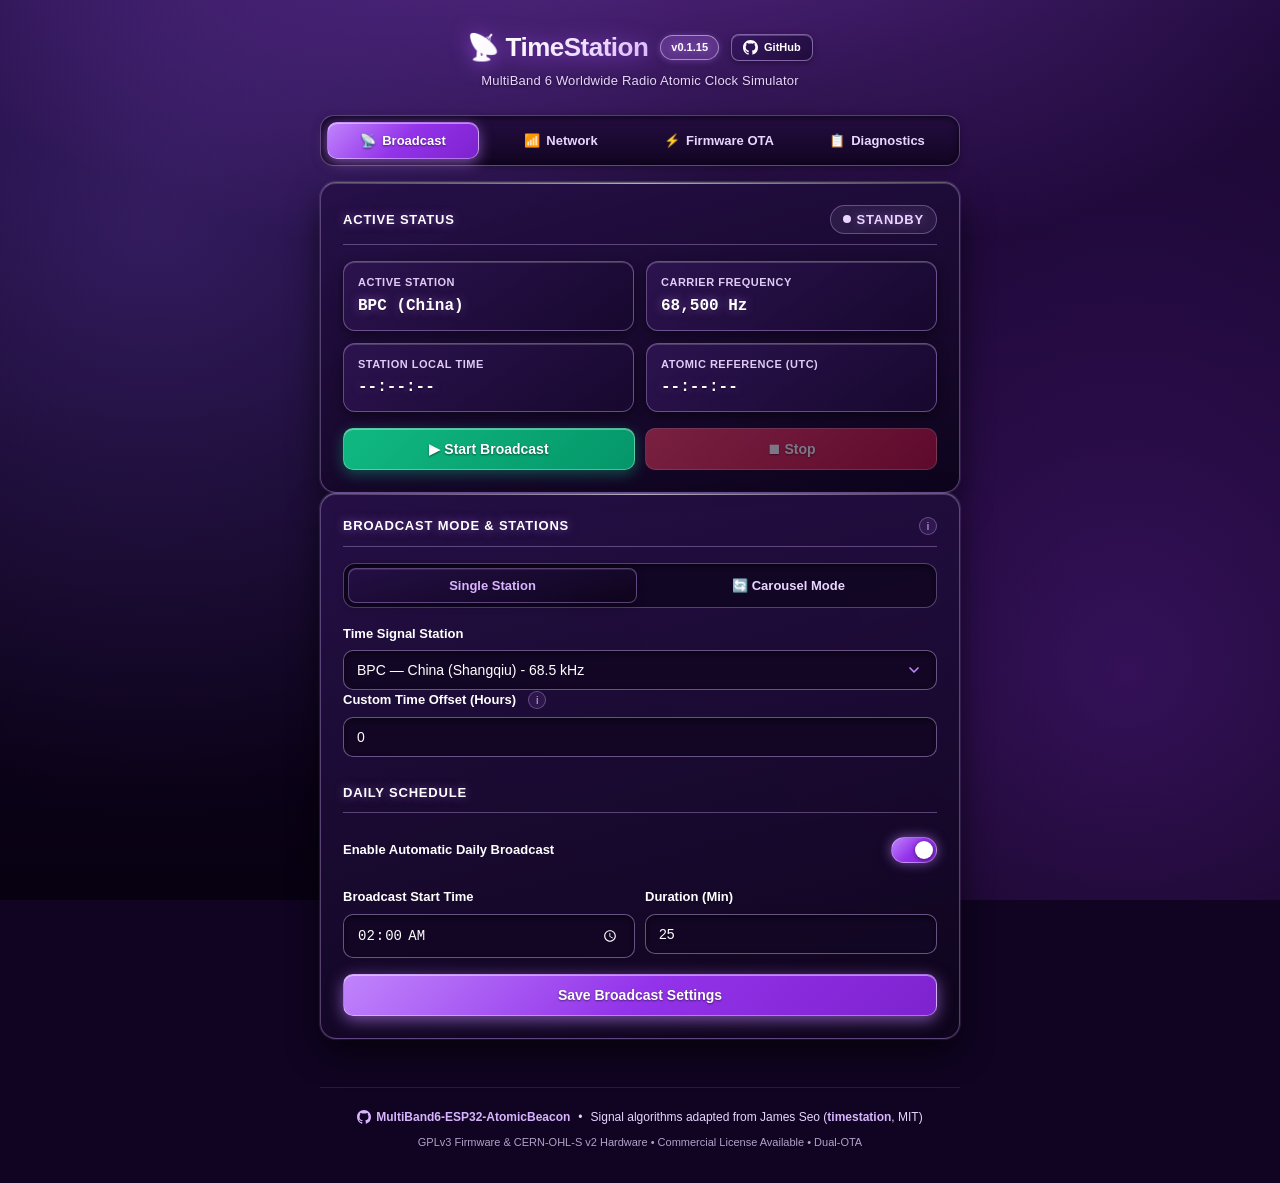
==== data/index.html @ ab077f95 "chore(release): bump firmware to v0.1.15 with thump-thump 10s Wi-Fi heartbeat" ====
<!DOCTYPE html>
<!--
  SPDX-License-Identifier: GPL-3.0-only
  Copyright (c) 2026 Robert Longbottom (@thomaslr)
  Commercial licensing available — see LICENSE for details.
-->
<html lang="en">
<head>
  <meta charset="UTF-8">
  <meta name="viewport" content="width=device-width, initial-scale=1.0">
  <title>TimeStation — ESP32 Radio Atomic Clock</title>

  <!-- Web App Manifest & Mobile PWA Meta -->
  <link rel="manifest" href="manifest.json">
  <meta name="theme-color" content="#100422">
  <meta name="color-scheme" content="dark">

  <!-- Apple iOS Safari Standalone Support -->
  <meta name="apple-mobile-web-app-capable" content="yes">
  <meta name="apple-mobile-web-app-status-bar-style" content="black-translucent">
  <meta name="apple-mobile-web-app-title" content="TimeStation">
  <link rel="apple-touch-icon" href="icon-192.png">
  <link rel="apple-touch-icon" sizes="512x512" href="icon-512.png">

  <!-- Standard Favicons -->
  <link rel="icon" type="image/svg+xml" href="favicon.svg">
  <link rel="stylesheet" href="style.css">
</head>
<body>
  <div class="container">
    <div class="header">
      <div class="header-title-row">
        <h1>📡 TimeStation</h1>
        <span class="badge" id="versionBadge">v0.1.15</span>
        <a href="https://github.com/thomaslr/MultiBand6-ESP32-AtomicBeacon" target="_blank" rel="noopener noreferrer" class="github-header-btn" title="View Project on GitHub">
          <svg width="15" height="15" viewBox="0 0 24 24" fill="currentColor">
            <path d="M12 0C5.37 0 0 5.37 0 12c0 5.31 3.435 9.795 8.205 11.385.6.105.825-.255.825-.57 0-.285-.015-1.23-.015-2.235-3.015.555-3.795-.735-4.035-1.41-.135-.345-.72-1.41-1.23-1.695-.42-.225-1.02-.78-.015-.795.945-.015 1.62.87 1.845 1.23 1.08 1.815 2.805 1.305 3.495.99.105-.78.42-1.305.765-1.605-2.67-.3-5.46-1.335-5.46-5.925 0-1.305.465-2.385 1.23-3.225-.12-.3-.54-1.53.12-3.18 0 0 1.005-.315 3.3 1.23.96-.27 1.98-.405 3-.405s2.04.135 3 .405c2.295-1.56 3.3-1.23 3.3-1.23.66 1.65.24 2.88.12 3.18.765.84 1.23 1.905 1.23 3.225 0 4.605-2.805 5.625-5.475 5.925.435.375.81 1.095.81 2.22 0 1.605-.015 2.895-.015 3.3 0 .315.225.69.825.57A12.02 12.02 0 0024 12c0-6.63-5.37-12-12-12z"/>
          </svg>
          <span>GitHub</span>
        </a>
      </div>
      <p>MultiBand 6 Worldwide Radio Atomic Clock Simulator</p>
    </div>

    <!-- Navigation Tabs -->
    <div class="tabs">
      <button class="tab-btn active" id="tabBtnBroadcast" onclick="switchTab('broadcast')">
        <span>📡</span> Broadcast
      </button>
      <button class="tab-btn" id="tabBtnNetwork" onclick="switchTab('network')">
        <span>📶</span> Network
      </button>
      <button class="tab-btn" id="tabBtnOta" onclick="switchTab('ota')">
        <span>⚡</span> Firmware OTA
      </button>
      <button class="tab-btn" id="tabBtnLogs" onclick="switchTab('logs')">
        <span>📋</span> Diagnostics
      </button>
    </div>

    <!-- TAB 1: BROADCAST CONTROL -->
    <div id="tabContentBroadcast" class="tab-content">
      <!-- Bedside Button Manual Sync Banner -->
      <div id="manualSyncBanner" class="alert success" style="display: none; margin-bottom: 16px; font-weight: 500; align-items: center; justify-content: space-between;">
        <span>⚡ <strong>Bedside Manual Sync:</strong> Broadcasting <span id="manualSyncStation"></span> for 15 minutes.</span>
      </div>

      <!-- Status Card -->
      <div class="card">
        <div class="card-title">
          <span>Active Status</span>
          <div id="statusBadge" class="status-indicator status-standby">
            <span class="status-pulse"></span>
            <span id="statusText">STANDBY</span>
          </div>
        </div>

        <div class="status-grid">
          <div class="stat-item">
            <span class="stat-label">Active Station</span>
            <span class="stat-val" id="activeStation">BPC (China)</span>
          </div>
          <div class="stat-item">
            <span class="stat-label">Carrier Frequency</span>
            <span class="stat-val" id="carrierFreq">68,500 Hz</span>
          </div>
          <div class="stat-item">
            <span class="stat-label">Station Local Time</span>
            <span class="stat-val" id="localClock">--:--:--</span>
          </div>
          <div class="stat-item">
            <span class="stat-label">Atomic Reference (UTC)</span>
            <span class="stat-val" id="utcClock">--:--:--</span>
          </div>
        </div>

        <div id="carouselProgressBox" style="display: none; background: var(--input-bg); padding: 12px; border-radius: 8px; border: 1px solid var(--border);">
          <div style="display: flex; justify-content: space-between; font-size: 13px; font-weight: 600;">
            <span id="carouselStageLabel">Stage 1/3: BPC (68.5 kHz)</span>
            <span id="carouselTimeRemain" style="color: var(--accent);">14:59 remain</span>
          </div>
          <div class="progress-bar" style="display: block; margin-top: 8px;">
            <div id="carouselProgressBar" class="progress-fill" style="width: 0%;"></div>
          </div>
        </div>

        <div class="btn-group">
          <button type="button" class="btn btn-success" id="btnTransmit" onclick="triggerTransmit()">▶ Start Broadcast</button>
          <button type="button" class="btn btn-danger" id="btnStop" onclick="triggerStop()" disabled>⏹ Stop</button>
        </div>
      </div>

      <!-- Settings & Configuration Form -->
      <form id="configForm" class="card" onsubmit="saveBroadcastConfig(event)">
        <div class="card-title">
          <span>Broadcast Mode & Stations</span>
          <button type="button" class="info-btn" onclick="showInfo('Station Modes', '<p><strong>Single Station:</strong> Broadcasts a continuous RF signal on a single frequency (e.g. 68.5 kHz for BPC). Ideal for syncing one watch.</p><p><strong>Carousel Mode:</strong> Rotates sequentially through multiple selected frequencies (e.g. BPC &rarr; WWVB &rarr; JJY60) for a configured duration each, automatically syncing a diverse multi-region watch collection in one session.</p>')">i</button>
        </div>

        <div class="mode-toggle">
          <button type="button" class="mode-btn active" id="btnModeSingle" onclick="setBroadcastMode(false)">Single Station</button>
          <button type="button" class="mode-btn" id="btnModeCarousel" onclick="setBroadcastMode(true)">🔄 Carousel Mode</button>
        </div>

        <!-- Single Station Section -->
        <div id="singleStationSection">
          <div class="form-group">
            <label for="station">Time Signal Station</label>
            <select id="station" name="station" onchange="onStationSelectChange()">
              <option value="0">BPC — China (Shangqiu) - 68.5 kHz</option>
              <option value="1">WWVB — USA (Fort Collins) - 60.0 kHz</option>
              <option value="2">MSF — UK (Anthorn) - 60.0 kHz</option>
              <option value="3">DCF77 — Germany (Mainflingen) - 77.5 kHz</option>
              <option value="4">JJY40 — Japan East (Fukushima) - 40.0 kHz</option>
              <option value="5">JJY60 — Japan West (Kyushu) - 60.0 kHz</option>
            </select>
          </div>

          <div class="form-group">
            <label for="offsetHours">
              Custom Time Offset (Hours)
              <button type="button" class="info-btn" onclick="showInfo('Timezone Offset', '<p>Manual hourly shift relative to the station\'s native time. For example, if you are in Singapore (UTC+8) syncing a Japanese watch configured to JJY (UTC+9), set offset to <strong>-1</strong> to display Singapore local time!</p>')">i</button>
            </label>
            <input type="number" id="offsetHours" name="offsetHours" min="-12" max="12" value="0">
          </div>
        </div>

        <!-- Carousel Multi-Station Section -->
        <div id="carouselSection" style="display: none;">
          <div class="form-group">
            <label>Select Stations in Rotation</label>
            <div class="station-grid">
              <label class="station-check"><input type="checkbox" id="car_bpc" value="0" checked onchange="updateCarouselCalc()"> BPC (68.5k)</label>
              <label class="station-check"><input type="checkbox" id="car_wwvb" value="1" checked onchange="updateCarouselCalc()"> WWVB (60.0k)</label>
              <label class="station-check"><input type="checkbox" id="car_msf" value="2" onchange="updateCarouselCalc()"> MSF (60.0k)</label>
              <label class="station-check"><input type="checkbox" id="car_dcf77" value="3" onchange="updateCarouselCalc()"> DCF77 (77.5k)</label>
              <label class="station-check"><input type="checkbox" id="car_jjy40" value="4" onchange="updateCarouselCalc()"> JJY40 (40.0k)</label>
              <label class="station-check"><input type="checkbox" id="car_jjy60" value="5" checked onchange="updateCarouselCalc()"> JJY60 (60.0k)</label>
            </div>
          </div>

          <div class="form-group">
            <label for="carouselDuration">Duration per Station (Minutes)</label>
            <input type="number" id="carouselDuration" name="carouselDuration" min="1" max="60" value="15" onchange="updateCarouselCalc()">
          </div>

          <div style="font-size: 13px; color: var(--text-muted); background: var(--input-bg); padding: 10px; border-radius: 8px;">
            Total Carousel Duration: <strong id="carouselTotalCalc" style="color: var(--accent);">45 minutes</strong> (3 stations &times; 15 min)
          </div>
        </div>

        <div class="card-title" style="margin-top: 10px;">Daily Schedule</div>

        <div class="switch-row">
          <label for="scheduleEnabled" style="margin: 0; cursor: pointer;">Enable Automatic Daily Broadcast</label>
          <label class="switch">
            <input type="checkbox" id="scheduleEnabled" name="scheduleEnabled" checked>
            <span class="slider"></span>
          </label>
        </div>

        <div class="input-row">
          <div class="form-group" style="flex: 1;">
            <label for="broadcastTime">Broadcast Start Time</label>
            <input type="time" id="broadcastTime" name="broadcastTime" value="02:00">
          </div>
          <div class="form-group" style="flex: 1;">
            <label for="broadcastDuration">Duration (Min)</label>
            <input type="number" id="broadcastDuration" name="broadcastDuration" min="1" max="240" value="25">
          </div>
        </div>

        <button type="submit" class="btn btn-primary" id="btnSaveBroadcast">Save Broadcast Settings</button>
        <div id="broadcastAlert" class="alert"></div>
      </form>
    </div>

    <!-- TAB 2: NETWORK & WI-FI SETTINGS -->
    <div id="tabContentNetwork" class="tab-content" style="display: none;">
      <!-- Connection Status Card -->
      <div class="card">
        <div class="card-title">
          <span>Wi-Fi Connection Status</span>
          <span class="badge badge-green" id="netStatusBadge">Connected</span>
        </div>

        <div class="status-grid">
          <div class="stat-item">
            <span class="stat-label">Connected Network</span>
            <span class="stat-val" id="netSsid">--</span>
          </div>
          <div class="stat-item">
            <span class="stat-label">Signal Quality (RSSI)</span>
            <span class="stat-val" id="netRssi">-- dBm</span>
          </div>
          <div class="stat-item">
            <span class="stat-label">IP Address</span>
            <span class="stat-val" id="netIp">--</span>
          </div>
          <div class="stat-item">
            <span class="stat-label">mDNS Hostname</span>
            <span class="stat-val" id="netMdns">timestation.local</span>
          </div>
        </div>
      </div>

      <!-- Wi-Fi Configuration Card -->
      <div class="card">
        <div class="card-title">
          <span>Join New Wi-Fi Network</span>
          <button type="button" class="btn btn-secondary" style="padding: 4px 10px; font-size: 12px;" onclick="scanWifiNetworks(this)">🔍 Scan Networks</button>
        </div>

        <div class="form-group">
          <label for="scanSelect">Nearby Wi-Fi Networks</label>
          <select id="scanSelect" onchange="onScanSelect(this.value)">
            <option value="" disabled selected>Click "Scan Networks" to discover nearby 2.4 GHz APs</option>
          </select>
        </div>

        <div class="form-group" id="manualSsidGroup">
          <label for="wifiSsid">Network SSID</label>
          <input type="text" id="wifiSsid" placeholder="Enter network SSID">
        </div>

        <div class="form-group">
          <label for="wifiPassword">Network Password</label>
          <div class="password-wrap">
            <input type="password" id="wifiPassword" placeholder="Enter password (leave blank if open)">
            <button type="button" class="toggle-pw" onclick="togglePasswordVisibility('wifiPassword', this)">Show</button>
          </div>
        </div>

        <button type="button" class="btn btn-primary" onclick="saveWifiCredentials()">Save & Connect to Wi-Fi</button>
      </div>

      <!-- Section: Wi-Fi & RF Radio Power -->
      <form class="card" onsubmit="saveWifiRadioConfig(event)">
        <div class="card-title">
          <span>📶 Wi-Fi & RF Radio Power</span>
        </div>
        <p style="font-size: 13px; color: var(--text-muted); margin-bottom: 16px; line-height: 1.45;">
          Tune Wi-Fi transmit power and radio sleep to balance chip heat, signal range, and network responsiveness. Radio updates apply immediately upon saving.
        </p>

        <div class="form-group" style="margin-bottom: 14px;">
          <label for="cfgWifiTxPower">RF Transmit Power:</label>
          <select id="cfgWifiTxPower">
            <option value="44">+11.0 dBm (Lowest Heat / Same Room, ~13mW)</option>
            <option value="52">+13.0 dBm (Low Power, ~20mW)</option>
            <option value="60">+15.0 dBm (Medium Power, ~32mW)</option>
            <option value="68">+17.0 dBm (High Power, ~50mW)</option>
            <option value="78" selected>+19.5 dBm (Maximum Reliability / Recommended, ~100mW)</option>
          </select>
          <span class="field-hint">ESP32-C3 SuperMini's miniature ceramic antenna requires +19.5 dBm for fast, zero-retransmission web UI loading.</span>
        </div>

        <div class="form-group" style="margin-bottom: 14px;">
          <label class="checkbox-label" for="cfgWifiModemSleep">
            <input type="checkbox" id="cfgWifiModemSleep">
            <span>Enable Modem Sleep (DTIM Power Saving)</span>
          </label>
          <span class="field-hint">Off (Default) keeps radio actively listening for instant web responses. On reduces idle power & chip heat.</span>
        </div>

        <div class="form-group" style="margin-bottom: 18px;">
          <label class="checkbox-label" for="cfgWifiForce20mhz">
            <input type="checkbox" id="cfgWifiForce20mhz" checked>
            <span>Lock to 20 MHz Bandwidth (HT20)</span>
          </label>
          <span class="field-hint">Halves baseband RF processing overhead to reduce heat and 2.4 GHz interference. Does not affect other devices on your network.</span>
        </div>

        <div style="display: flex; gap: 10px; align-items: center; flex-wrap: wrap;">
          <button type="submit" class="btn btn-primary">💾 Save Radio Settings</button>
          <button type="button" class="btn btn-secondary" onclick="fetchConfig()">🔄 Discard & Reload</button>
        </div>
        <div id="radioAlert" class="alert" style="margin-top: 12px;"></div>
      </form>

      <!-- Section: NTP Reference & Time Synchronization -->
      <form class="card" onsubmit="saveNtpConfig(event)">
        <div class="card-title">
          <span>🌐 Network Time Protocol (NTP)</span>
          <button type="button" class="info-btn" onclick="showInfo('NTP Server', '<p>Network Time Protocol server used by the ESP32 to discipline its internal RTC clock to atomic accuracy. Choose geographically close Stratum-1 servers.</p>')">i</button>
        </div>
        <p style="font-size: 13px; color: var(--text-muted); margin-bottom: 14px; line-height: 1.45;">
          High-accuracy time reference used to discipline the ESP32 RTC before generating MultiBand 6 carrier bursts.
        </p>

        <div class="form-group" style="margin-bottom: 14px;">
          <label for="ntpServer">NTP Time Server</label>
          <input type="text" id="ntpServer" value="pool.ntp.org" placeholder="pool.ntp.org">
          <div style="display: flex; gap: 6px; margin-top: 8px; flex-wrap: wrap;">
            <button type="button" class="btn btn-secondary" style="font-size: 11px; padding: 4px 10px;" onclick="setNtpPreset('pool.ntp.org')">pool.ntp.org</button>
            <button type="button" class="btn btn-secondary" style="font-size: 11px; padding: 4px 10px;" onclick="setNtpPreset('time.google.com')">time.google.com</button>
            <button type="button" class="btn btn-secondary" style="font-size: 11px; padding: 4px 10px;" onclick="setNtpPreset('time.cloudflare.com')">time.cloudflare.com</button>
          </div>
        </div>

        <div style="display: flex; gap: 8px; flex-wrap: wrap;">
          <button type="submit" class="btn btn-primary">💾 Save NTP Settings</button>
          <button type="button" class="btn btn-secondary" onclick="forceNtpSync()">🔄 Sync Time Now</button>
        </div>
        <div id="ntpAlert" class="alert" style="margin-top: 12px;"></div>
      </form>

      <!-- System Maintenance Card -->
      <div class="card">
        <div class="card-title">System & Provisioning Actions</div>
        <p style="font-size: 13px; color: var(--text-muted);">
          Resetting Wi-Fi clears stored network credentials from NVS flash and immediately launches the setup captive portal hotspot (<code>TimeStation-Setup-XXXX</code>) at <code>192.168.4.1</code>.
        </p>

        <div class="btn-group">
          <button type="button" class="btn btn-danger" onclick="resetWifiProvisioning()">🔄 Reset Wi-Fi (Setup Mode)</button>
          <button type="button" class="btn btn-secondary" onclick="rebootEsp32()">⚡ Reboot ESP32</button>
        </div>
      </div>
    </div>

    <!-- TAB 3: OTA FIRMWARE -->
    <div id="tabContentOta" class="tab-content" style="display: none;">
      <div class="card">
        <div class="card-title">
          <span>Firmware & Dual-OTA Status</span>
          <span class="badge" id="otaRollbackBadge">Rollback Safe</span>
        </div>

        <div class="status-grid">
          <div class="stat-item">
            <span class="stat-label">Firmware Version</span>
            <span class="stat-val" id="otaFirmwareVersion">v0.1.15</span>
          </div>
          <div class="stat-item">
            <span class="stat-label">Running Flash Slot</span>
            <span class="stat-val" id="otaRunningSlot">ota_0</span>
          </div>
          <div class="stat-item">
            <span class="stat-label">Next Target Slot</span>
            <span class="stat-val" id="otaNextSlot">ota_1</span>
          </div>
          <div class="stat-item">
            <span class="stat-label">Flash Partitioning</span>
            <span class="stat-val">Dual-OTA (1984 KB)</span>
          </div>
        </div>
      </div>

      <!-- Remote HTTPS Update -->
      <div class="card">
        <div class="card-title">Over-the-Air Update via GitHub Releases</div>
        <p style="font-size: 13px; color: var(--text-muted); margin-bottom: 14px;">
          Streams the latest compiled release binary directly from GitHub into the standby OTA partition over TLS. Checked automatically once per day.
        </p>

        <div class="form-group" style="margin-bottom: 14px;">
          <label for="otaUrl">Firmware Binary URL (.bin)</label>
          <input type="text" id="otaUrl" value="https://github.com/thomaslr/MultiBand6-ESP32-AtomicBeacon/releases/latest/download/multiband6-beacon.bin">
        </div>

        <div style="display: flex; gap: 10px; align-items: center; flex-wrap: wrap; margin-bottom: 8px;">
          <button type="button" class="btn btn-primary" id="btnOtaUrl" onclick="showOtaReportBeforeApply()">⬇ Review &amp; Apply Update</button>
          <span id="otaUpdateBadge" class="badge" style="font-size: 12px; padding: 6px 12px; display: inline-flex; align-items: center; gap: 5px;" onclick="showOtaReportBeforeApply()">Checking device...</span>
          <button type="button" class="btn btn-secondary" style="font-size: 12px; padding: 6px 12px;" onclick="triggerDeviceOtaCheck()" title="Ask ESP32 to query GitHub for latest release">🔄 Check for Updates</button>
          <a href="https://github.com/thomaslr/MultiBand6-ESP32-AtomicBeacon/releases" target="_blank" rel="noopener noreferrer" class="btn btn-secondary" style="font-size: 12px; padding: 6px 12px; text-decoration: none;">
            📦 Releases
          </a>
        </div>
        <div style="font-size: 11px; color: var(--text-muted); margin-bottom: 12px;" id="otaCheckMeta">Daily check: auto-checks after boot and daily at 00:05 midnight</div>
        <div id="otaUrlProgress" class="progress-bar">
          <div class="progress-fill" style="width: 100%; animation: pulse-ring 2s infinite;"></div>
        </div>
      </div>

      <!-- Direct Browser File Upload -->
      <div class="card">
        <div class="card-title">Direct Browser Binary Upload</div>
        <p style="font-size: 13px; color: var(--text-muted);">
          Upload a locally compiled <code>multiband6-beacon.bin</code> file directly to the ESP32.
        </p>

        <div class="form-group">
          <input type="file" id="otaFileInput" accept=".bin">
        </div>

        <button type="button" class="btn btn-secondary" id="btnOtaUpload" onclick="uploadOtaBinary()">📤 Upload & Flash Binary</button>
        <div id="otaUploadProgress" class="progress-bar">
          <div id="otaUploadFill" class="progress-fill"></div>
        </div>
      </div>

      <div id="otaAlert" class="alert"></div>
    </div>

    <!-- TAB 4: DIAGNOSTICS & SYSTEM LOGS -->
    <div id="tabContentLogs" class="tab-content" style="display: none;">
      <!-- System Telemetry Card -->
      <div class="card">
        <div class="card-title">
          <span>Hardware & Health Telemetry</span>
          <button type="button" class="btn btn-sm btn-secondary" onclick="fetchLogs()">🔄 Refresh</button>
        </div>
        <div class="status-grid">
          <div class="status-item">
            <span class="status-label">Free Heap Memory</span>
            <span class="status-value" id="diagFreeHeap">— KB</span>
          </div>
          <div class="status-item">
            <span class="status-label">Min Free Heap</span>
            <span class="status-value" id="diagMinHeap">— KB</span>
          </div>
          <div class="status-item">
            <span class="status-label">System Uptime</span>
            <span class="status-value" id="diagUptime">—</span>
          </div>
          <div class="status-item">
            <span class="status-label">Wi-Fi Signal</span>
            <span class="status-value" id="diagRssi">— dBm</span>
          </div>
          <div class="status-item">
            <span class="status-label">Bedside Sync (GPIO 3)</span>
            <span class="status-value" id="diagGpio3">—</span>
          </div>
          <div class="status-item">
            <span class="status-label">BOOT Pin (GPIO 9)</span>
            <span class="status-value" id="diagGpio9">—</span>
          </div>
        </div>
      </div>

      <!-- Live Terminal Console Card -->
      <div class="card">
        <div class="card-title">
          <span>Live System Log Console</span>
          <div style="display: flex; gap: 8px; align-items: center;">
            <label style="font-size: 0.8rem; display: flex; align-items: center; gap: 4px; cursor: pointer;">
              <input type="checkbox" id="autoScrollLogs" checked> Auto-Scroll
            </label>
            <button type="button" class="btn btn-sm btn-secondary" onclick="copyLogs()">📋 Copy</button>
            <button type="button" class="btn btn-sm btn-secondary" onclick="clearLogs()">🗑️ Clear</button>
          </div>
        </div>
        <div id="logConsole" class="terminal-console" style="background: rgba(5, 2, 12, 0.95); border: 1px solid var(--border); border-radius: 8px; padding: 12px; height: 260px; overflow-y: auto; font-family: ui-monospace, SFMono-Regular, Menlo, Monaco, Consolas, monospace; font-size: 0.82rem; line-height: 1.5; color: #a7f3d0; white-space: pre-wrap; word-break: break-all;">
[Connecting to live system diagnostics...]
        </div>
      </div>
    </div>

    <!-- Footer Attribution & Repository Link -->
    <footer class="app-footer">
      <div class="footer-links">
        <a href="https://github.com/thomaslr/MultiBand6-ESP32-AtomicBeacon" target="_blank" rel="noopener noreferrer">
          <svg width="14" height="14" viewBox="0 0 24 24" fill="currentColor">
            <path d="M12 0C5.37 0 0 5.37 0 12c0 5.31 3.435 9.795 8.205 11.385.6.105.825-.255.825-.57 0-.285-.015-1.23-.015-2.235-3.015.555-3.795-.735-4.035-1.41-.135-.345-.72-1.41-1.23-1.695-.42-.225-1.02-.78-.015-.795.945-.015 1.62.87 1.845 1.23 1.08 1.815 2.805 1.305 3.495.99.105-.78.42-1.305.765-1.605-2.67-.3-5.46-1.335-5.46-5.925 0-1.305.465-2.385 1.23-3.225-.12-.3-.54-1.53.12-3.18 0 0 1.005-.315 3.3 1.23.96-.27 1.98-.405 3-.405s2.04.135 3 .405c2.295-1.56 3.3-1.23 3.3-1.23.66 1.65.24 2.88.12 3.18.765.84 1.23 1.905 1.23 3.225 0 4.605-2.805 5.625-5.475 5.925.435.375.81 1.095.81 2.22 0 1.605-.015 2.895-.015 3.3 0 .315.225.69.825.57A12.02 12.02 0 0024 12c0-6.63-5.37-12-12-12z"/>
          </svg>
          MultiBand6-ESP32-AtomicBeacon
        </a>
        <span>•</span>
        <span>Signal algorithms adapted from James Seo (<a href="https://github.com/kangtastic/timestation" target="_blank" rel="noopener noreferrer">timestation</a>, MIT)</span>
      </div>
      <div class="footer-subtext">
        GPLv3 Firmware &amp; CERN-OHL-S v2 Hardware • Commercial License Available • Dual-OTA
      </div>
    </footer>
  </div>

  <!-- Popover Information Modal -->
  <div id="popoverBackdrop" class="popover-backdrop" onclick="hideInfo()"></div>
  <div id="globalPopover" class="popover-box" role="dialog" aria-hidden="true">
    <div class="popover-header">
      <span id="popTitle" class="popover-title">Information</span>
      <button type="button" class="popover-close" onclick="hideInfo()">&times;</button>
    </div>
    <div id="popBody" class="popover-content"></div>
  </div>

  <script>
    // Immediate inline tab switcher fallback so tabs always respond even while app.js loads over weak Wi-Fi
    function switchTab(tabName) {
      var tabs = ['broadcast', 'network', 'ota', 'logs'];
      for (var i = 0; i < tabs.length; i++) {
        var t = tabs[i];
        var cap = t.charAt(0).toUpperCase() + t.slice(1);
        var btn = document.getElementById('tabBtn' + cap);
        var content = document.getElementById('tabContent' + cap);
        if (btn) btn.classList.toggle('active', t === tabName);
        if (content) content.style.display = (t === tabName) ? 'block' : 'none';
      }
    }
  </script>
  <script src="app.js"></script>
</body>
</html>
---- data/style.css ----
/*
 * SPDX-License-Identifier: GPL-3.0-only
 * Copyright (c) 2026 Robert Longbottom (@thomaslr)
 * Commercial licensing available — see LICENSE for details.
 */

:root {
  color-scheme: dark;
  --bg: #100422;
  --bg-gradient:
    radial-gradient(ellipse 100% 70% at 50% -15%, rgba(168, 85, 247, 0.42) 0%, transparent 65%),
    radial-gradient(circle at 12% 25%, rgba(139, 92, 246, 0.26) 0%, transparent 45%),
    radial-gradient(circle at 88% 75%, rgba(147, 51, 234, 0.3) 0%, transparent 50%),
    linear-gradient(180deg, #1c0836 0%, #0f0320 50%, #080112 100%);
  --card-bg: linear-gradient(165deg, rgba(38, 16, 71, 0.94) 0%, rgba(24, 9, 46, 0.97) 60%, rgba(14, 4, 28, 0.99) 100%);
  --card-header: #2c1252;
  --border: rgba(216, 180, 254, 0.34);
  --border-strong: rgba(216, 180, 254, 0.58);
  --accent: #d8b4fe;
  --accent-hover: #ffffff;
  --accent-gradient: linear-gradient(135deg, #c084fc 0%, #9333ea 50%, #7e22ce 100%);
  --accent-gradient-hover: linear-gradient(135deg, #e9d5ff 0%, #a855f7 50%, #8b18dc 100%);
  --accent-glow: rgba(192, 132, 252, 0.6);
  --accent-bg: rgba(192, 132, 252, 0.24);
  --text: #ffffff;
  --text-muted: #e9d5ff;
  --text-dim: #c4b5fd;
  --green: #34d399;
  --green-bg: rgba(52, 211, 153, 0.22);
  --red: #fb7185;
  --red-bg: rgba(251, 113, 133, 0.22);
  --amber: #fcd34d;
  --amber-bg: rgba(252, 211, 77, 0.22);
  --input-bg: rgba(18, 7, 36, 0.95);
  --input-border: rgba(216, 180, 254, 0.44);
}

* { box-sizing: border-box; margin: 0; padding: 0; }

body {
  background: var(--bg);
  background-image: var(--bg-gradient);
  background-attachment: fixed;
  color: var(--text);
  font-family: -apple-system, BlinkMacSystemFont, "Segoe UI", Roboto, Helvetica, Arial, sans-serif;
  line-height: 1.5;
  padding: 16px;
  display: flex;
  justify-content: center;
  min-height: 100vh;
}

/* Custom Sleek Metallic Scrollbars */
::-webkit-scrollbar {
  width: 8px;
  height: 8px;
}
::-webkit-scrollbar-track {
  background: var(--bg);
}
::-webkit-scrollbar-thumb {
  background: rgba(168, 85, 247, 0.35);
  border-radius: 4px;
  border: 2px solid var(--bg);
}
::-webkit-scrollbar-thumb:hover {
  background: var(--accent);
}

.container {
  width: 100%;
  max-width: 640px;
  display: flex;
  flex-direction: column;
  gap: 16px;
}

.header {
  text-align: center;
  padding: 12px 0 8px;
}

.header-title-row {
  display: flex;
  align-items: center;
  justify-content: center;
  gap: 12px;
  flex-wrap: wrap;
}

.github-header-btn {
  display: inline-flex;
  align-items: center;
  gap: 6px;
  background: linear-gradient(145deg, #371761 0%, #200c3b 100%);
  border: 1px solid rgba(216, 180, 254, 0.5);
  color: #ffffff !important;
  padding: 4px 11px;
  border-radius: 8px;
  font-size: 11px;
  font-weight: 700;
  text-decoration: none;
  transition: all 0.2s cubic-bezier(0.4, 0, 0.2, 1);
  box-shadow: inset 0 1px 0 rgba(255, 255, 255, 0.2), 0 2px 6px rgba(0, 0, 0, 0.35);
}

.github-header-btn:hover {
  background: linear-gradient(145deg, #4d2087 0%, #2e1056 100%);
  border-color: #f3e8ff;
  color: #ffffff !important;
  transform: translateY(-1px);
  box-shadow: 0 4px 14px var(--accent-glow);
}

.header h1 {
  font-size: 26px;
  font-weight: 900;
  letter-spacing: -0.5px;
  background: linear-gradient(135deg, #ffffff 0%, #faf5ff 35%, #e9d5ff 70%, #d8b4fe 100%);
  -webkit-background-clip: text;
  -webkit-text-fill-color: transparent;
  filter: drop-shadow(0 2px 10px rgba(168, 85, 247, 0.6));
}

.header p {
  font-size: 13px;
  color: #e9d5ff;
  margin-top: 4px;
  letter-spacing: 0.2px;
  font-weight: 500;
  text-shadow: 0 1px 3px rgba(0, 0, 0, 0.6);
}

.badge {
  display: inline-block;
  padding: 3px 10px;
  border-radius: 9999px;
  font-size: 11px;
  font-weight: 700;
  background: rgba(192, 132, 252, 0.25);
  color: #ffffff;
  border: 1px solid rgba(233, 213, 255, 0.55);
  box-shadow: 0 1px 6px rgba(192, 132, 252, 0.3);
  text-shadow: 0 0 6px rgba(192, 132, 252, 0.6);
}

.badge-green {
  background: var(--green-bg);
  color: #ffffff;
  border: 1px solid var(--green);
  box-shadow: 0 1px 6px rgba(16, 185, 129, 0.3);
}

.badge-update {
  background: rgba(245, 158, 11, 0.25);
  color: #fef08a;
  border: 1px solid rgba(251, 191, 36, 0.7);
  box-shadow: 0 0 10px rgba(245, 158, 11, 0.45);
  text-shadow: 0 1px 3px rgba(0, 0, 0, 0.8);
  cursor: pointer;
}

/* Tab Navigation - Metallic Capsule Track */
.tabs {
  display: flex;
  gap: 6px;
  background: linear-gradient(180deg, #240d41 0%, #120522 100%);
  padding: 6px;
  border-radius: 14px;
  border: 1px solid var(--border);
  box-shadow: inset 0 2px 6px rgba(0, 0, 0, 0.6), 0 2px 8px rgba(0, 0, 0, 0.3);
}

.tab-btn {
  flex: 1;
  background: transparent;
  border: 1px solid transparent;
  color: #e9d5ff;
  font-size: 13px;
  font-weight: 700;
  padding: 10px 12px;
  border-radius: 10px;
  cursor: pointer;
  transition: all 0.2s cubic-bezier(0.4, 0, 0.2, 1);
  display: flex;
  align-items: center;
  justify-content: center;
  gap: 6px;
}

.tab-btn:hover {
  color: #ffffff;
  background: rgba(192, 132, 252, 0.16);
}

.tab-btn.active {
  background: var(--accent-gradient);
  color: #ffffff;
  border: 1px solid rgba(255, 255, 255, 0.35);
  box-shadow: 0 4px 14px var(--accent-glow), inset 0 1px 0 rgba(255, 255, 255, 0.45);
  text-shadow: 0 1px 2px rgba(0, 0, 0, 0.5);
}

/* Card Styling - Brushed Metallic Amethyst Alloy */
.card {
  background: var(--card-bg);
  border: 1px solid var(--border);
  border-top: 1px solid rgba(255, 255, 255, 0.35);
  border-radius: 16px;
  padding: 22px;
  box-shadow:
    0 14px 34px -4px rgba(0, 0, 0, 0.75),
    0 0 1px 1px rgba(192, 132, 252, 0.25),
    inset 0 1px 0 rgba(255, 255, 255, 0.15);
  display: flex;
  flex-direction: column;
  gap: 16px;
  position: relative;
  overflow: hidden;
  backdrop-filter: blur(8px);
  -webkit-backdrop-filter: blur(8px);
}

.card::before {
  content: "";
  position: absolute;
  top: 0; left: 0; right: 0;
  height: 1px;
  background: linear-gradient(90deg, transparent, rgba(255, 255, 255, 0.6), transparent);
}

.card p, .section-desc {
  color: #e9d5ff;
  font-size: 13px;
  line-height: 1.5;
}

.card-title {
  font-size: 13px;
  font-weight: 800;
  color: #ffffff;
  letter-spacing: 0.8px;
  text-transform: uppercase;
  border-bottom: 1px solid var(--border);
  padding-bottom: 10px;
  display: flex;
  align-items: center;
  justify-content: space-between;
  text-shadow: 0 0 10px rgba(192, 132, 252, 0.5);
}

.status-grid {
  display: grid;
  grid-template-columns: repeat(2, 1fr);
  gap: 12px;
}

.stat-item {
  display: flex;
  flex-direction: column;
  background: linear-gradient(145deg, #2c134f 0%, #17082e 100%);
  padding: 12px 14px;
  border-radius: 12px;
  border: 1px solid rgba(216, 180, 254, 0.38);
  box-shadow: inset 0 1px 0 rgba(255, 255, 255, 0.18), 0 4px 12px rgba(0, 0, 0, 0.45);
}

.stat-label {
  font-size: 11px;
  color: #e9d5ff;
  font-weight: 700;
  text-transform: uppercase;
  letter-spacing: 0.5px;
  opacity: 0.95;
}

.stat-val {
  font-size: 16px;
  font-weight: 800;
  color: #ffffff;
  font-family: ui-monospace, SFMono-Regular, Menlo, Monaco, Consolas, monospace;
  margin-top: 3px;
  text-shadow: 0 0 10px rgba(192, 132, 252, 0.5), 0 1px 2px rgba(0, 0, 0, 0.6);
  word-break: break-all;
}

.status-indicator {
  display: inline-flex;
  align-items: center;
  gap: 6px;
  font-size: 13px;
  font-weight: 600;
  padding: 4px 12px;
  border-radius: 9999px;
  width: fit-content;
}

.status-pulse {
  width: 8px;
  height: 8px;
  border-radius: 50%;
  animation: pulse-ring 1.8s cubic-bezier(0.215, 0.61, 0.355, 1) infinite;
}

.status-live {
  background: var(--green-bg);
  color: var(--green);
  border: 1px solid var(--green);
  box-shadow: 0 0 10px rgba(16, 185, 129, 0.3);
}
.status-live .status-pulse {
  background: var(--green);
  box-shadow: 0 0 8px var(--green);
}

.status-standby {
  background: rgba(180, 162, 216, 0.1);
  color: var(--text-muted);
  border: 1px solid var(--border);
}
.status-standby .status-pulse {
  background: var(--text-muted);
  animation: none;
}

@keyframes pulse-ring {
  0% { transform: scale(0.95); box-shadow: 0 0 0 0 rgba(192, 132, 252, 0.8); }
  70% { transform: scale(1.1); box-shadow: 0 0 0 8px rgba(192, 132, 252, 0); }
  100% { transform: scale(0.95); box-shadow: 0 0 0 0 rgba(192, 132, 252, 0); }
}

/* Forms & Inputs - Metallic Inset Look */
.form-group {
  display: flex;
  flex-direction: column;
  gap: 7px;
}

label {
  font-size: 13px;
  font-weight: 600;
  color: var(--text);
  display: flex;
  align-items: center;
  gap: 6px;
}

input[type="text"], input[type="password"], input[type="number"], input[type="time"] {
  background: var(--input-bg);
  border: 1px solid var(--input-border);
  color: var(--text);
  padding: 11px 13px;
  border-radius: 10px;
  font-size: 14px;
  width: 100%;
  outline: none;
  box-shadow: inset 0 2px 4px rgba(0, 0, 0, 0.5);
  transition: border-color 0.2s, box-shadow 0.2s;
}

select {
  appearance: none;
  -webkit-appearance: none;
  -moz-appearance: none;
  background: var(--input-bg);
  background-image: url("data:image/svg+xml,%3Csvg xmlns='http://www.w3.org/2000/svg' width='16' height='16' viewBox='0 0 24 24' fill='none' stroke='%23c084fc' stroke-width='2.5' stroke-linecap='round' stroke-linejoin='round'%3E%3Cpath d='m6 9 6 6 6-6'/%3E%3C/svg%3E");
  background-repeat: no-repeat;
  background-position: right 14px center;
  background-size: 16px;
  padding: 11px 42px 11px 13px;
  border: 1px solid var(--input-border);
  border-radius: 10px;
  color: var(--text);
  font-size: 14px;
  font-weight: 500;
  width: 100%;
  max-width: 100%;
  outline: none;
  box-shadow: inset 0 2px 4px rgba(0, 0, 0, 0.5);
  transition: border-color 0.2s, box-shadow 0.2s;
  cursor: pointer;
  text-overflow: ellipsis;
  white-space: nowrap;
}

select option {
  background: #1c122e;
  color: #f5f3ff;
  padding: 10px 12px;
}

select:focus, input:focus {
  border-color: var(--accent);
  box-shadow: 0 0 0 3px rgba(192, 132, 252, 0.25), inset 0 1px 3px rgba(0, 0, 0, 0.4);
}

.checkbox-label {
  display: flex;
  align-items: center;
  gap: 10px;
  cursor: pointer;
  font-size: 14px;
  font-weight: 600;
  color: var(--text);
  user-select: none;
  margin-top: 6px;
}

.checkbox-label input[type="checkbox"] {
  width: 18px;
  height: 18px;
  accent-color: var(--accent);
  cursor: pointer;
  margin: 0;
  border-radius: 5px;
}

.field-hint {
  display: block;
  font-size: 12px;
  color: var(--text-muted);
  line-height: 1.45;
  margin-top: 5px;
}

.input-row {
  display: flex;
  gap: 10px;
}

.password-wrap {
  position: relative;
  display: flex;
  align-items: center;
}

.password-wrap input {
  padding-right: 60px;
}

.toggle-pw {
  position: absolute;
  right: 8px;
  background: transparent;
  border: none;
  color: var(--text-muted);
  font-size: 12px;
  font-weight: 600;
  padding: 4px 8px;
  cursor: pointer;
  border-radius: 4px;
  transition: color 0.2s;
}
.toggle-pw:hover {
  color: var(--accent);
}

/* Buttons - Metallic Sheen with Bevels */
.btn {
  display: inline-flex;
  align-items: center;
  justify-content: center;
  gap: 7px;
  padding: 12px 18px;
  font-size: 14px;
  font-weight: 600;
  border-radius: 10px;
  border: 1px solid transparent;
  cursor: pointer;
  transition: all 0.2s cubic-bezier(0.4, 0, 0.2, 1);
  text-decoration: none;
  user-select: none;
}

.btn-primary {
  background: var(--accent-gradient);
  color: #ffffff !important;
  border: 1px solid rgba(255, 255, 255, 0.35);
  box-shadow: 0 4px 16px var(--accent-glow), inset 0 1px 0 rgba(255, 255, 255, 0.45);
  text-shadow: 0 1px 2px rgba(0, 0, 0, 0.5);
}
.btn-primary:hover:not(:disabled) {
  background: var(--accent-gradient-hover);
  box-shadow: 0 6px 22px rgba(192, 132, 252, 0.75), inset 0 1px 0 rgba(255, 255, 255, 0.6);
  transform: translateY(-1px);
  color: #ffffff !important;
}
.btn-primary:active:not(:disabled) {
  transform: translateY(0);
  box-shadow: 0 2px 8px var(--accent-glow);
}

.btn-success {
  background: linear-gradient(135deg, #10b981 0%, #059669 100%);
  color: #ffffff !important;
  border: 1px solid rgba(255, 255, 255, 0.3);
  box-shadow: 0 4px 14px rgba(16, 185, 129, 0.4), inset 0 1px 0 rgba(255, 255, 255, 0.35);
  text-shadow: 0 1px 2px rgba(0, 0, 0, 0.5);
}
.btn-success:hover:not(:disabled) {
  background: linear-gradient(135deg, #34d399 0%, #059669 100%);
  box-shadow: 0 6px 18px rgba(16, 185, 129, 0.55);
  transform: translateY(-1px);
  color: #ffffff !important;
}

.btn-danger {
  background: linear-gradient(135deg, #f43f5e 0%, #be123c 100%);
  color: #ffffff !important;
  border: 1px solid rgba(255, 255, 255, 0.3);
  box-shadow: 0 4px 14px rgba(244, 63, 94, 0.4), inset 0 1px 0 rgba(255, 255, 255, 0.35);
  text-shadow: 0 1px 2px rgba(0, 0, 0, 0.5);
}
.btn-danger:hover:not(:disabled) {
  background: linear-gradient(135deg, #fb7185 0%, #be123c 100%);
  box-shadow: 0 6px 18px rgba(244, 63, 94, 0.55);
  transform: translateY(-1px);
  color: #ffffff !important;
}

.btn-secondary {
  background: linear-gradient(145deg, #371761 0%, #200c3b 100%);
  border: 1px solid rgba(216, 180, 254, 0.5);
  color: #ffffff !important;
  font-weight: 700;
  text-shadow: 0 1px 2px rgba(0, 0, 0, 0.5);
  box-shadow: inset 0 1px 0 rgba(255, 255, 255, 0.25), 0 3px 10px rgba(0, 0, 0, 0.4);
}
.btn-secondary:hover:not(:disabled) {
  background: linear-gradient(145deg, #4d2087 0%, #2e1056 100%);
  border-color: #f3e8ff;
  color: #ffffff !important;
  box-shadow: 0 0 16px rgba(192, 132, 252, 0.45), inset 0 1px 0 rgba(255, 255, 255, 0.4);
  transform: translateY(-1px);
}

.btn:disabled {
  opacity: 0.45;
  cursor: not-allowed;
  transform: none !important;
  box-shadow: none !important;
}

.btn-group {
  display: flex;
  gap: 10px;
}
.btn-group .btn { flex: 1; }

/* Switch / Toggles */
.switch-row {
  display: flex;
  align-items: center;
  justify-content: space-between;
  padding: 8px 0;
}

.switch {
  position: relative;
  display: inline-block;
  width: 46px;
  height: 26px;
}

.switch input {
  opacity: 0;
  width: 0;
  height: 0;
}

.slider {
  position: absolute;
  cursor: pointer;
  top: 0; left: 0; right: 0; bottom: 0;
  background-color: rgba(30, 18, 48, 0.9);
  border: 1px solid var(--border);
  transition: .3s cubic-bezier(0.4, 0, 0.2, 1);
  border-radius: 26px;
  box-shadow: inset 0 2px 4px rgba(0, 0, 0, 0.5);
}

.slider:before {
  position: absolute;
  content: "";
  height: 18px;
  width: 18px;
  left: 3px;
  bottom: 3px;
  background: linear-gradient(180deg, #ffffff 0%, #d8b4fe 100%);
  transition: .3s cubic-bezier(0.4, 0, 0.2, 1);
  border-radius: 50%;
  box-shadow: 0 1px 4px rgba(0, 0, 0, 0.5);
}

input:checked + .slider {
  background: var(--accent-gradient);
  border-color: rgba(255, 255, 255, 0.3);
  box-shadow: 0 0 12px var(--accent-glow);
}

input:checked + .slider:before {
  transform: translateX(20px);
  background: #ffffff;
}

/* Radio Cards (Single vs Carousel) */
.mode-toggle {
  display: flex;
  gap: 8px;
  background: var(--input-bg);
  padding: 4px;
  border-radius: 12px;
  border: 1px solid var(--border);
  box-shadow: inset 0 2px 4px rgba(0, 0, 0, 0.5);
}

.mode-btn {
  flex: 1;
  padding: 9px 12px;
  font-size: 13px;
  font-weight: 600;
  background: transparent;
  border: none;
  color: var(--text-muted);
  border-radius: 8px;
  cursor: pointer;
  transition: all 0.2s cubic-bezier(0.4, 0, 0.2, 1);
}

.mode-btn.active {
  background: var(--card-bg);
  color: var(--accent);
  border: 1px solid var(--border);
  box-shadow: 0 2px 8px rgba(0, 0, 0, 0.4), inset 0 1px 0 rgba(255, 255, 255, 0.1);
}

/* Carousel Station Checkbox Grid */
.station-grid {
  display: grid;
  grid-template-columns: repeat(2, 1fr);
  gap: 9px;
}

.station-check {
  display: flex;
  align-items: center;
  gap: 8px;
  background: linear-gradient(145deg, #150d24, #0b0714);
  padding: 10px 14px;
  border-radius: 10px;
  border: 1px solid var(--border);
  font-size: 13px;
  cursor: pointer;
  transition: all 0.2s;
  box-shadow: inset 0 1px 0 rgba(255, 255, 255, 0.05);
}
.station-check:hover {
  border-color: var(--accent);
  box-shadow: 0 0 8px rgba(192, 132, 252, 0.2);
}

.station-check input {
  accent-color: var(--accent);
  width: 16px;
  height: 16px;
}

/* Info Icon */
.info-btn {
  background: rgba(192, 132, 252, 0.1);
  border: 1px solid var(--border);
  color: var(--accent);
  width: 18px;
  height: 18px;
  border-radius: 50%;
  font-size: 11px;
  display: inline-flex;
  align-items: center;
  justify-content: center;
  cursor: pointer;
  margin-left: 6px;
  transition: all 0.2s;
}
.info-btn:hover {
  background: var(--accent);
  color: #ffffff;
  box-shadow: 0 0 8px var(--accent-glow);
}

/* Alert Box */
.alert {
  padding: 12px 16px;
  border-radius: 10px;
  font-size: 13px;
  display: none;
}
.alert.success {
  background: var(--green-bg);
  color: var(--green);
  border: 1px solid var(--green);
  box-shadow: 0 2px 10px rgba(16, 185, 129, 0.2);
  display: block;
}
.alert.error {
  background: var(--red-bg);
  color: var(--red);
  border: 1px solid var(--red);
  box-shadow: 0 2px 10px rgba(244, 63, 94, 0.2);
  display: block;
}

/* Popover Modal - Metallic Amethyst Dialog */
.popover-box {
  display: none;
  position: fixed;
  top: 50%;
  left: 50%;
  transform: translate(-50%, -50%);
  width: 90%;
  max-width: 440px;
  background: linear-gradient(160deg, #201435 0%, #130a22 100%);
  border: 1px solid var(--accent);
  border-top: 1px solid rgba(255, 255, 255, 0.4);
  border-radius: 18px;
  padding: 24px;
  box-shadow: 0 24px 50px rgba(0, 0, 0, 0.75), 0 0 24px rgba(192, 132, 252, 0.35);
  z-index: 1000;
}

.popover-header {
  display: flex;
  justify-content: space-between;
  align-items: center;
  border-bottom: 1px solid var(--border);
  padding-bottom: 12px;
  margin-bottom: 14px;
}

.popover-title {
  font-size: 16px;
  font-weight: 700;
  color: var(--text);
  text-shadow: 0 1px 4px rgba(0, 0, 0, 0.5);
}

.popover-close {
  background: none;
  border: none;
  font-size: 22px;
  color: var(--text-muted);
  cursor: pointer;
  transition: color 0.2s;
}
.popover-close:hover {
  color: var(--accent);
}

.popover-content {
  font-size: 13px;
  color: var(--text);
  line-height: 1.6;
}

.popover-backdrop {
  display: none;
  position: fixed;
  top: 0; left: 0; right: 0; bottom: 0;
  background: rgba(4, 2, 8, 0.82);
  backdrop-filter: blur(4px);
  -webkit-backdrop-filter: blur(4px);
  z-index: 999;
}

/* Progress bar for OTA */
.progress-bar {
  width: 100%;
  height: 8px;
  background: var(--input-bg);
  border-radius: 4px;
  overflow: hidden;
  border: 1px solid var(--border);
  margin-top: 8px;
  display: none;
}
.progress-fill {
  height: 100%;
  background: var(--accent-gradient);
  box-shadow: 0 0 8px var(--accent-glow);
  width: 0%;
  transition: width 0.3s;
}

/* App Footer */
.app-footer {
  text-align: center;
  margin: 32px 0 16px;
  padding-top: 20px;
  border-top: 1px solid rgba(192, 132, 252, 0.15);
  display: flex;
  flex-direction: column;
  gap: 8px;
  align-items: center;
}

.footer-links {
  display: flex;
  align-items: center;
  justify-content: center;
  gap: 8px;
  flex-wrap: wrap;
  font-size: 12px;
  color: var(--text-muted);
}

.footer-links a {
  display: inline-flex;
  align-items: center;
  gap: 5px;
  color: var(--accent);
  text-decoration: none;
  font-weight: 600;
  transition: color 0.2s;
}

.footer-links a:hover {
  color: var(--accent-hover);
  text-decoration: underline;
}

.footer-subtext {
  font-size: 11px;
  color: var(--text-muted);
  opacity: 0.75;
}
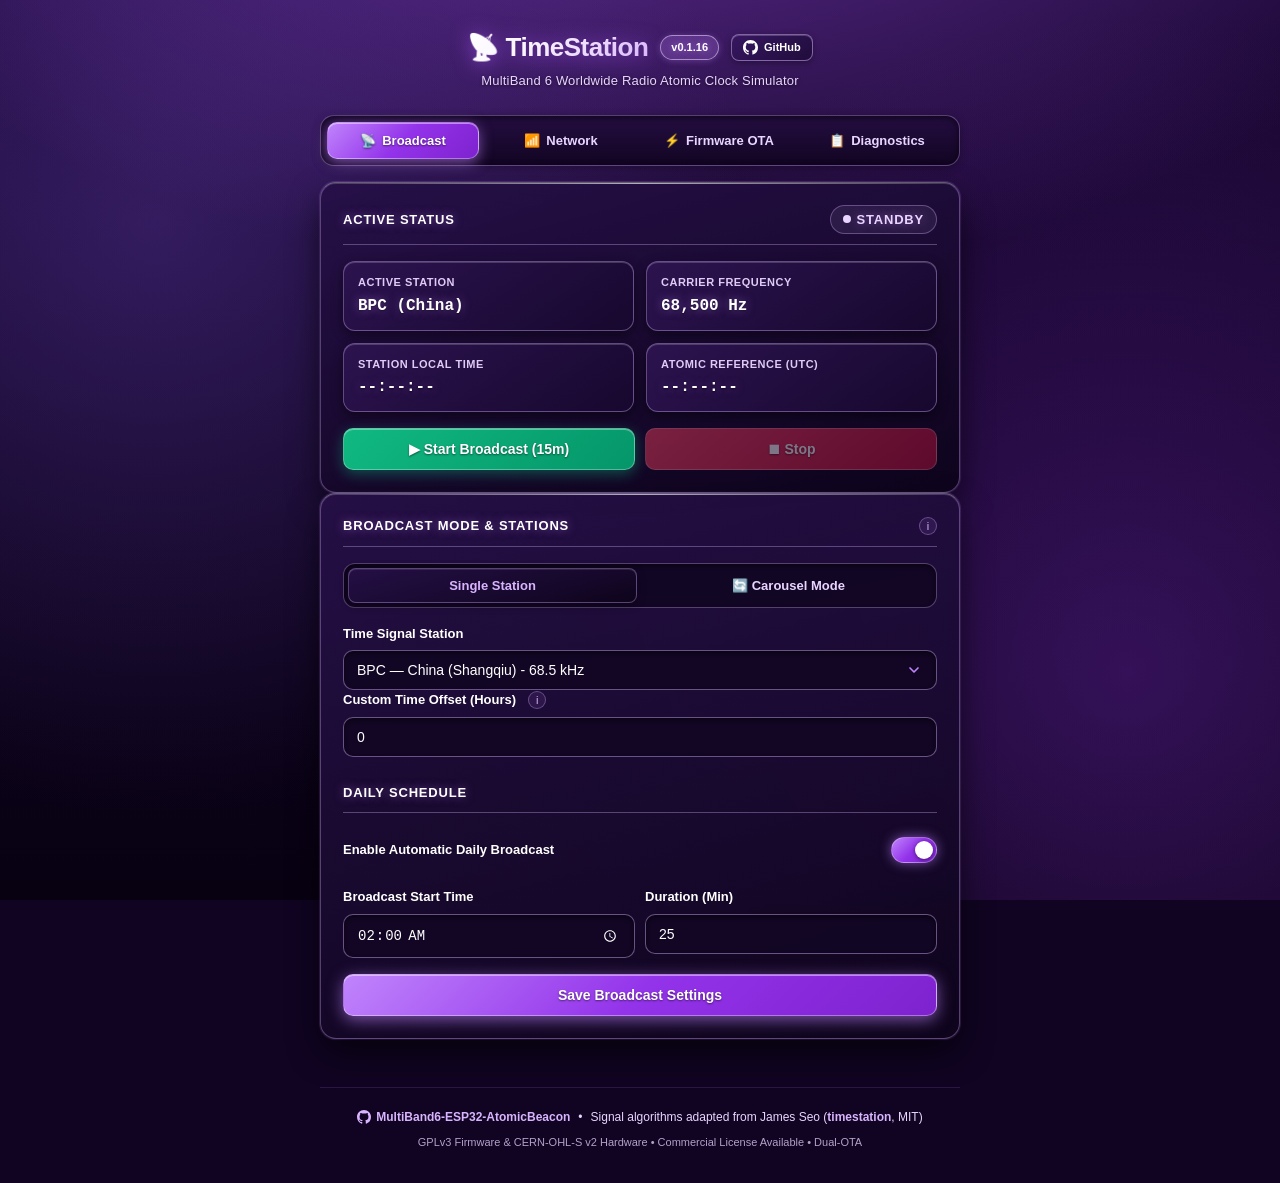
==== commit fcf689a0: "chore: bump firmware to v0.1.16 (15m manual web broadcast)" ====
--- a/data/index.html
+++ b/data/index.html
@@ -31,7 +31,7 @@
     <div class="header">
       <div class="header-title-row">
         <h1>📡 TimeStation</h1>
-        <span class="badge" id="versionBadge">v0.1.15</span>
+        <span class="badge" id="versionBadge">v0.1.16</span>
         <a href="https://github.com/thomaslr/MultiBand6-ESP32-AtomicBeacon" target="_blank" rel="noopener noreferrer" class="github-header-btn" title="View Project on GitHub">
           <svg width="15" height="15" viewBox="0 0 24 24" fill="currentColor">
             <path d="M12 0C5.37 0 0 5.37 0 12c0 5.31 3.435 9.795 8.205 11.385.6.105.825-.255.825-.57 0-.285-.015-1.23-.015-2.235-3.015.555-3.795-.735-4.035-1.41-.135-.345-.72-1.41-1.23-1.695-.42-.225-1.02-.78-.015-.795.945-.015 1.62.87 1.845 1.23 1.08 1.815 2.805 1.305 3.495.99.105-.78.42-1.305.765-1.605-2.67-.3-5.46-1.335-5.46-5.925 0-1.305.465-2.385 1.23-3.225-.12-.3-.54-1.53.12-3.18 0 0 1.005-.315 3.3 1.23.96-.27 1.98-.405 3-.405s2.04.135 3 .405c2.295-1.56 3.3-1.23 3.3-1.23.66 1.65.24 2.88.12 3.18.765.84 1.23 1.905 1.23 3.225 0 4.605-2.805 5.625-5.475 5.925.435.375.81 1.095.81 2.22 0 1.605-.015 2.895-.015 3.3 0 .315.225.69.825.57A12.02 12.02 0 0024 12c0-6.63-5.37-12-12-12z"/>
@@ -105,7 +105,7 @@
         </div>
 
         <div class="btn-group">
-          <button type="button" class="btn btn-success" id="btnTransmit" onclick="triggerTransmit()">▶ Start Broadcast</button>
+          <button type="button" class="btn btn-success" id="btnTransmit" onclick="triggerTransmit()">▶ Start Broadcast (15m)</button>
           <button type="button" class="btn btn-danger" id="btnStop" onclick="triggerStop()" disabled>⏹ Stop</button>
         </div>
       </div>
@@ -350,7 +350,7 @@
         <div class="status-grid">
           <div class="stat-item">
             <span class="stat-label">Firmware Version</span>
-            <span class="stat-val" id="otaFirmwareVersion">v0.1.15</span>
+            <span class="stat-val" id="otaFirmwareVersion">v0.1.16</span>
           </div>
           <div class="stat-item">
             <span class="stat-label">Running Flash Slot</span>
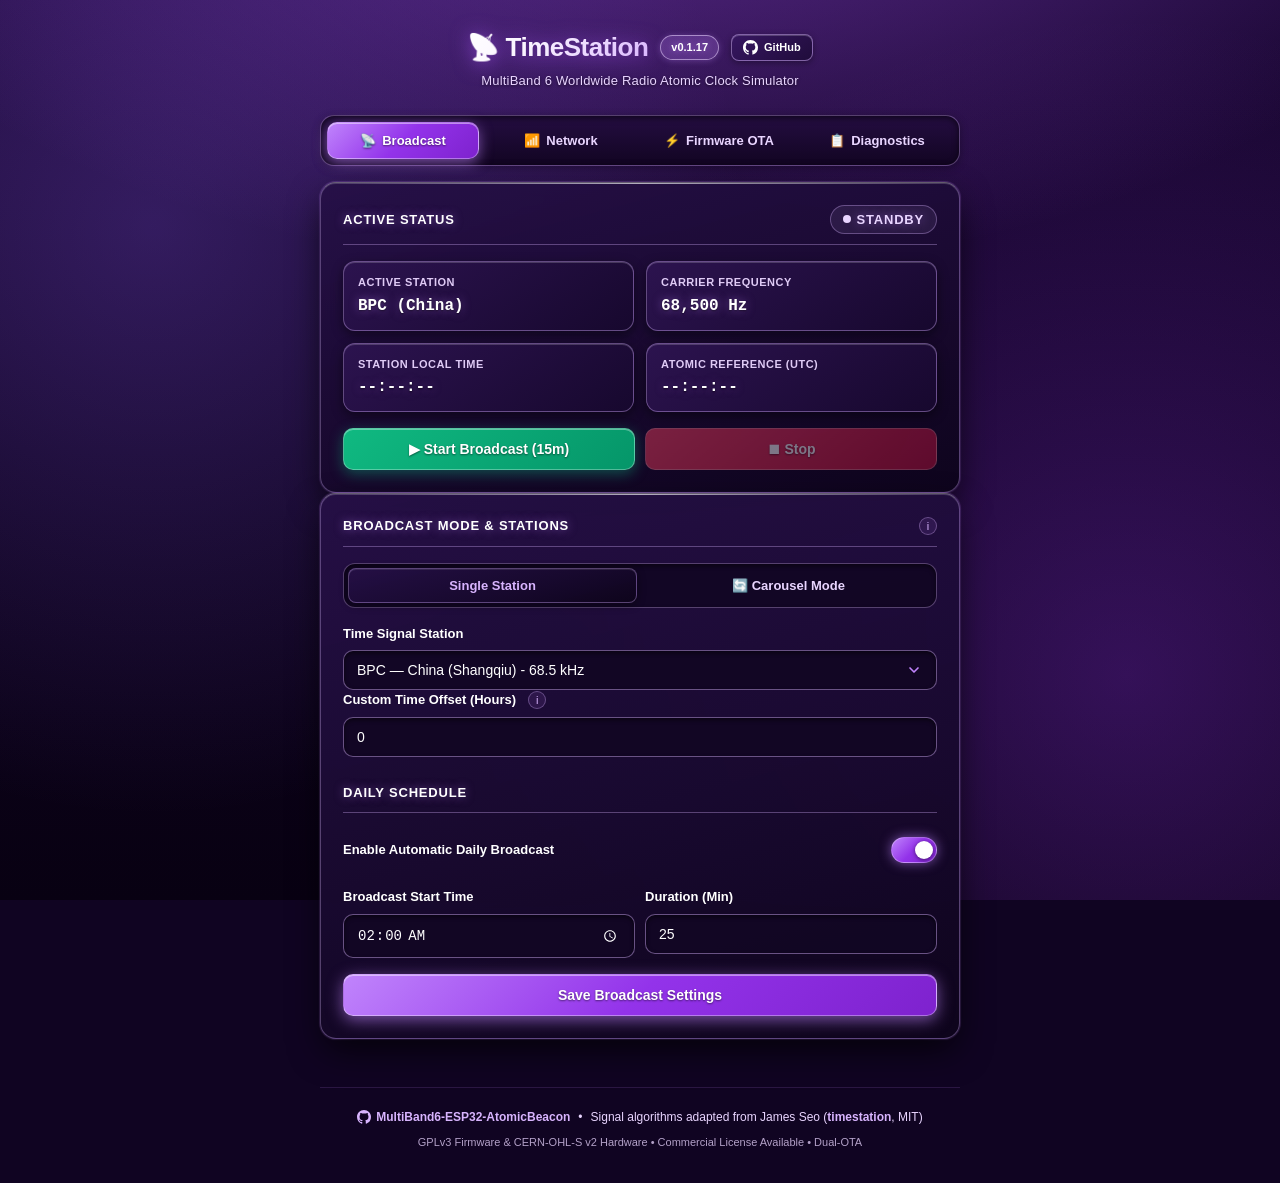
==== commit e803ded9: "fix(web): 1KB chunked HTTP streaming and multi-client socket LRU/SO_LINGER (v0.1.17)" ====
--- a/data/index.html
+++ b/data/index.html
@@ -31,7 +31,7 @@
     <div class="header">
       <div class="header-title-row">
         <h1>📡 TimeStation</h1>
-        <span class="badge" id="versionBadge">v0.1.16</span>
+        <span class="badge" id="versionBadge">v0.1.17</span>
         <a href="https://github.com/thomaslr/MultiBand6-ESP32-AtomicBeacon" target="_blank" rel="noopener noreferrer" class="github-header-btn" title="View Project on GitHub">
           <svg width="15" height="15" viewBox="0 0 24 24" fill="currentColor">
             <path d="M12 0C5.37 0 0 5.37 0 12c0 5.31 3.435 9.795 8.205 11.385.6.105.825-.255.825-.57 0-.285-.015-1.23-.015-2.235-3.015.555-3.795-.735-4.035-1.41-.135-.345-.72-1.41-1.23-1.695-.42-.225-1.02-.78-.015-.795.945-.015 1.62.87 1.845 1.23 1.08 1.815 2.805 1.305 3.495.99.105-.78.42-1.305.765-1.605-2.67-.3-5.46-1.335-5.46-5.925 0-1.305.465-2.385 1.23-3.225-.12-.3-.54-1.53.12-3.18 0 0 1.005-.315 3.3 1.23.96-.27 1.98-.405 3-.405s2.04.135 3 .405c2.295-1.56 3.3-1.23 3.3-1.23.66 1.65.24 2.88.12 3.18.765.84 1.23 1.905 1.23 3.225 0 4.605-2.805 5.625-5.475 5.925.435.375.81 1.095.81 2.22 0 1.605-.015 2.895-.015 3.3 0 .315.225.69.825.57A12.02 12.02 0 0024 12c0-6.63-5.37-12-12-12z"/>
@@ -350,7 +350,7 @@
         <div class="status-grid">
           <div class="stat-item">
             <span class="stat-label">Firmware Version</span>
-            <span class="stat-val" id="otaFirmwareVersion">v0.1.16</span>
+            <span class="stat-val" id="otaFirmwareVersion">v0.1.17</span>
           </div>
           <div class="stat-item">
             <span class="stat-label">Running Flash Slot</span>
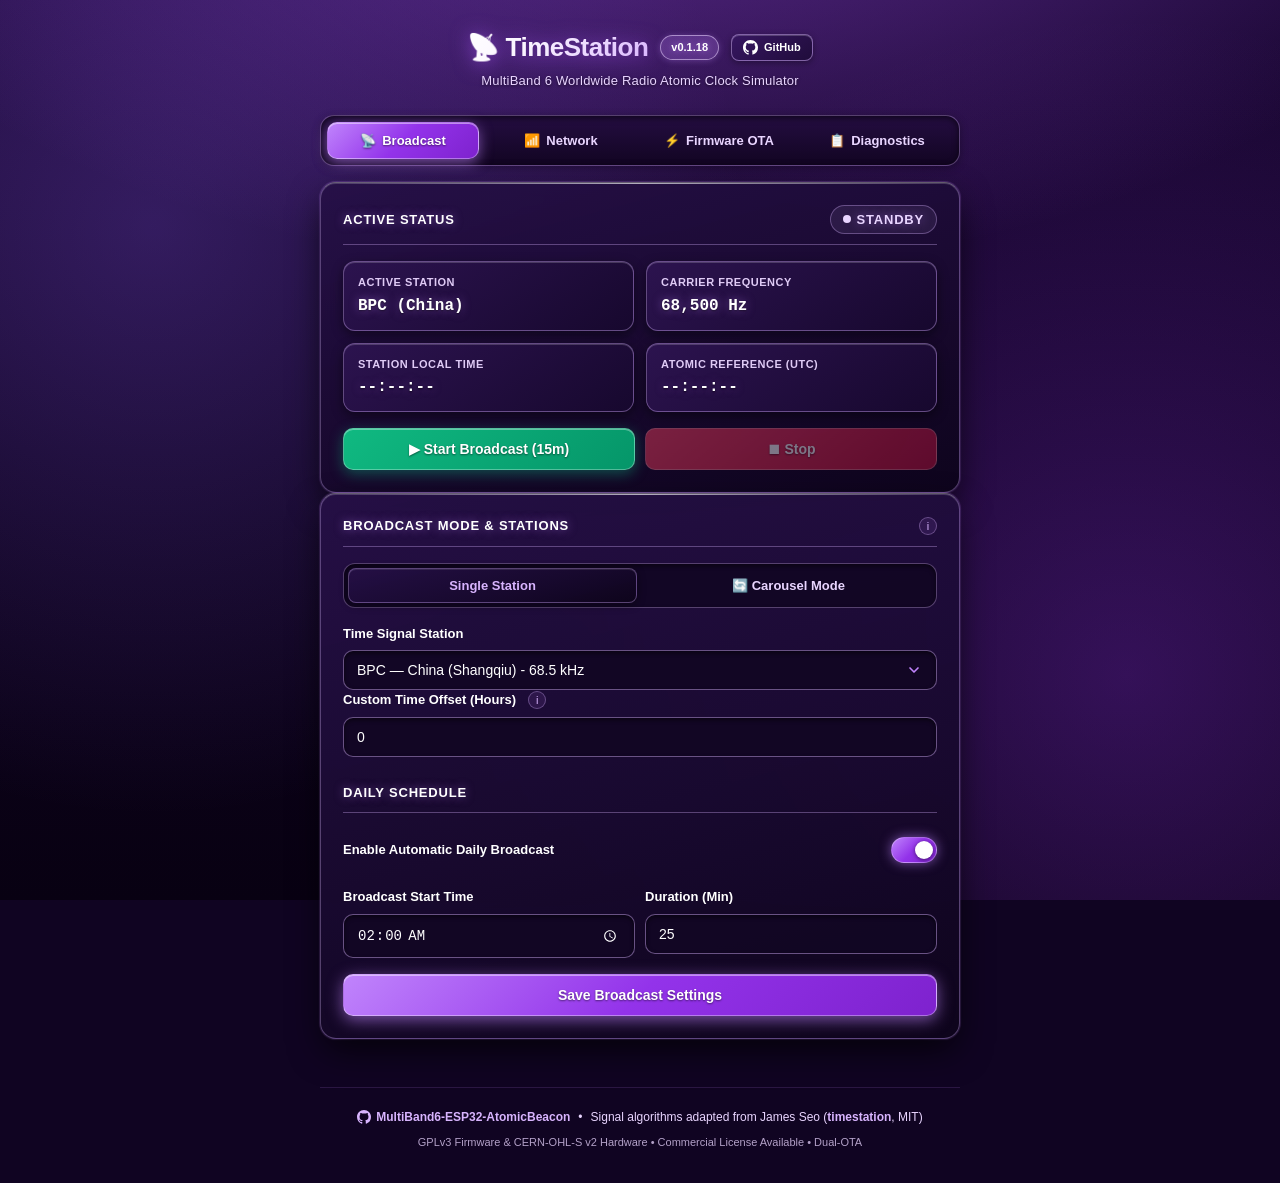
==== commit d409cc5d: "chore(release): bump firmware to v0.1.18" ====
--- a/data/index.html
+++ b/data/index.html
@@ -31,7 +31,7 @@
     <div class="header">
       <div class="header-title-row">
         <h1>📡 TimeStation</h1>
-        <span class="badge" id="versionBadge">v0.1.17</span>
+        <span class="badge" id="versionBadge">v0.1.18</span>
         <a href="https://github.com/thomaslr/MultiBand6-ESP32-AtomicBeacon" target="_blank" rel="noopener noreferrer" class="github-header-btn" title="View Project on GitHub">
           <svg width="15" height="15" viewBox="0 0 24 24" fill="currentColor">
             <path d="M12 0C5.37 0 0 5.37 0 12c0 5.31 3.435 9.795 8.205 11.385.6.105.825-.255.825-.57 0-.285-.015-1.23-.015-2.235-3.015.555-3.795-.735-4.035-1.41-.135-.345-.72-1.41-1.23-1.695-.42-.225-1.02-.78-.015-.795.945-.015 1.62.87 1.845 1.23 1.08 1.815 2.805 1.305 3.495.99.105-.78.42-1.305.765-1.605-2.67-.3-5.46-1.335-5.46-5.925 0-1.305.465-2.385 1.23-3.225-.12-.3-.54-1.53.12-3.18 0 0 1.005-.315 3.3 1.23.96-.27 1.98-.405 3-.405s2.04.135 3 .405c2.295-1.56 3.3-1.23 3.3-1.23.66 1.65.24 2.88.12 3.18.765.84 1.23 1.905 1.23 3.225 0 4.605-2.805 5.625-5.475 5.925.435.375.81 1.095.81 2.22 0 1.605-.015 2.895-.015 3.3 0 .315.225.69.825.57A12.02 12.02 0 0024 12c0-6.63-5.37-12-12-12z"/>
@@ -350,7 +350,7 @@
         <div class="status-grid">
           <div class="stat-item">
             <span class="stat-label">Firmware Version</span>
-            <span class="stat-val" id="otaFirmwareVersion">v0.1.17</span>
+            <span class="stat-val" id="otaFirmwareVersion">v0.1.18</span>
           </div>
           <div class="stat-item">
             <span class="stat-label">Running Flash Slot</span>
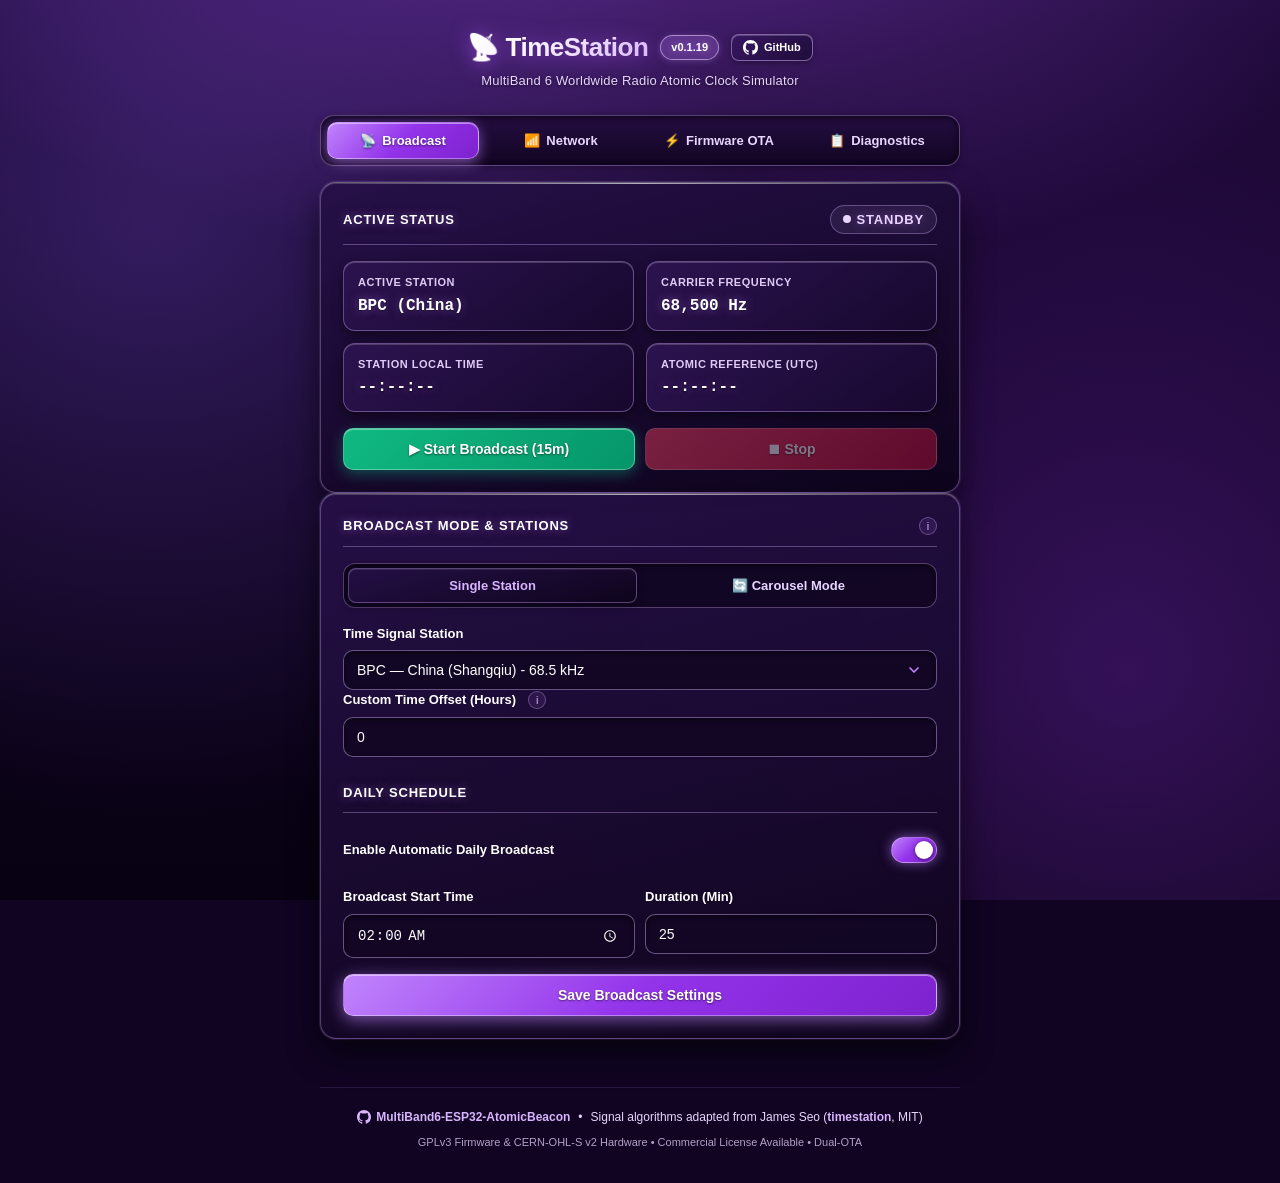
==== commit 6c361655: "chore(release): bump firmware to v0.1.19" ====
--- a/data/index.html
+++ b/data/index.html
@@ -31,7 +31,7 @@
     <div class="header">
       <div class="header-title-row">
         <h1>📡 TimeStation</h1>
-        <span class="badge" id="versionBadge">v0.1.18</span>
+        <span class="badge" id="versionBadge">v0.1.19</span>
         <a href="https://github.com/thomaslr/MultiBand6-ESP32-AtomicBeacon" target="_blank" rel="noopener noreferrer" class="github-header-btn" title="View Project on GitHub">
           <svg width="15" height="15" viewBox="0 0 24 24" fill="currentColor">
             <path d="M12 0C5.37 0 0 5.37 0 12c0 5.31 3.435 9.795 8.205 11.385.6.105.825-.255.825-.57 0-.285-.015-1.23-.015-2.235-3.015.555-3.795-.735-4.035-1.41-.135-.345-.72-1.41-1.23-1.695-.42-.225-1.02-.78-.015-.795.945-.015 1.62.87 1.845 1.23 1.08 1.815 2.805 1.305 3.495.99.105-.78.42-1.305.765-1.605-2.67-.3-5.46-1.335-5.46-5.925 0-1.305.465-2.385 1.23-3.225-.12-.3-.54-1.53.12-3.18 0 0 1.005-.315 3.3 1.23.96-.27 1.98-.405 3-.405s2.04.135 3 .405c2.295-1.56 3.3-1.23 3.3-1.23.66 1.65.24 2.88.12 3.18.765.84 1.23 1.905 1.23 3.225 0 4.605-2.805 5.625-5.475 5.925.435.375.81 1.095.81 2.22 0 1.605-.015 2.895-.015 3.3 0 .315.225.69.825.57A12.02 12.02 0 0024 12c0-6.63-5.37-12-12-12z"/>
@@ -277,10 +277,10 @@
 
         <div class="form-group" style="margin-bottom: 14px;">
           <label class="checkbox-label" for="cfgWifiModemSleep">
-            <input type="checkbox" id="cfgWifiModemSleep">
+            <input type="checkbox" id="cfgWifiModemSleep" checked>
             <span>Enable Modem Sleep (DTIM Power Saving)</span>
           </label>
-          <span class="field-hint">Off (Default) keeps radio actively listening for instant web responses. On reduces idle power & chip heat.</span>
+          <span class="field-hint">On (Default) reduces idle power & chip heat without loss of range. Off keeps radio actively listening for instant web responses.</span>
         </div>
 
         <div class="form-group" style="margin-bottom: 18px;">
@@ -350,7 +350,7 @@
         <div class="status-grid">
           <div class="stat-item">
             <span class="stat-label">Firmware Version</span>
-            <span class="stat-val" id="otaFirmwareVersion">v0.1.18</span>
+            <span class="stat-val" id="otaFirmwareVersion">v0.1.19</span>
           </div>
           <div class="stat-item">
             <span class="stat-label">Running Flash Slot</span>
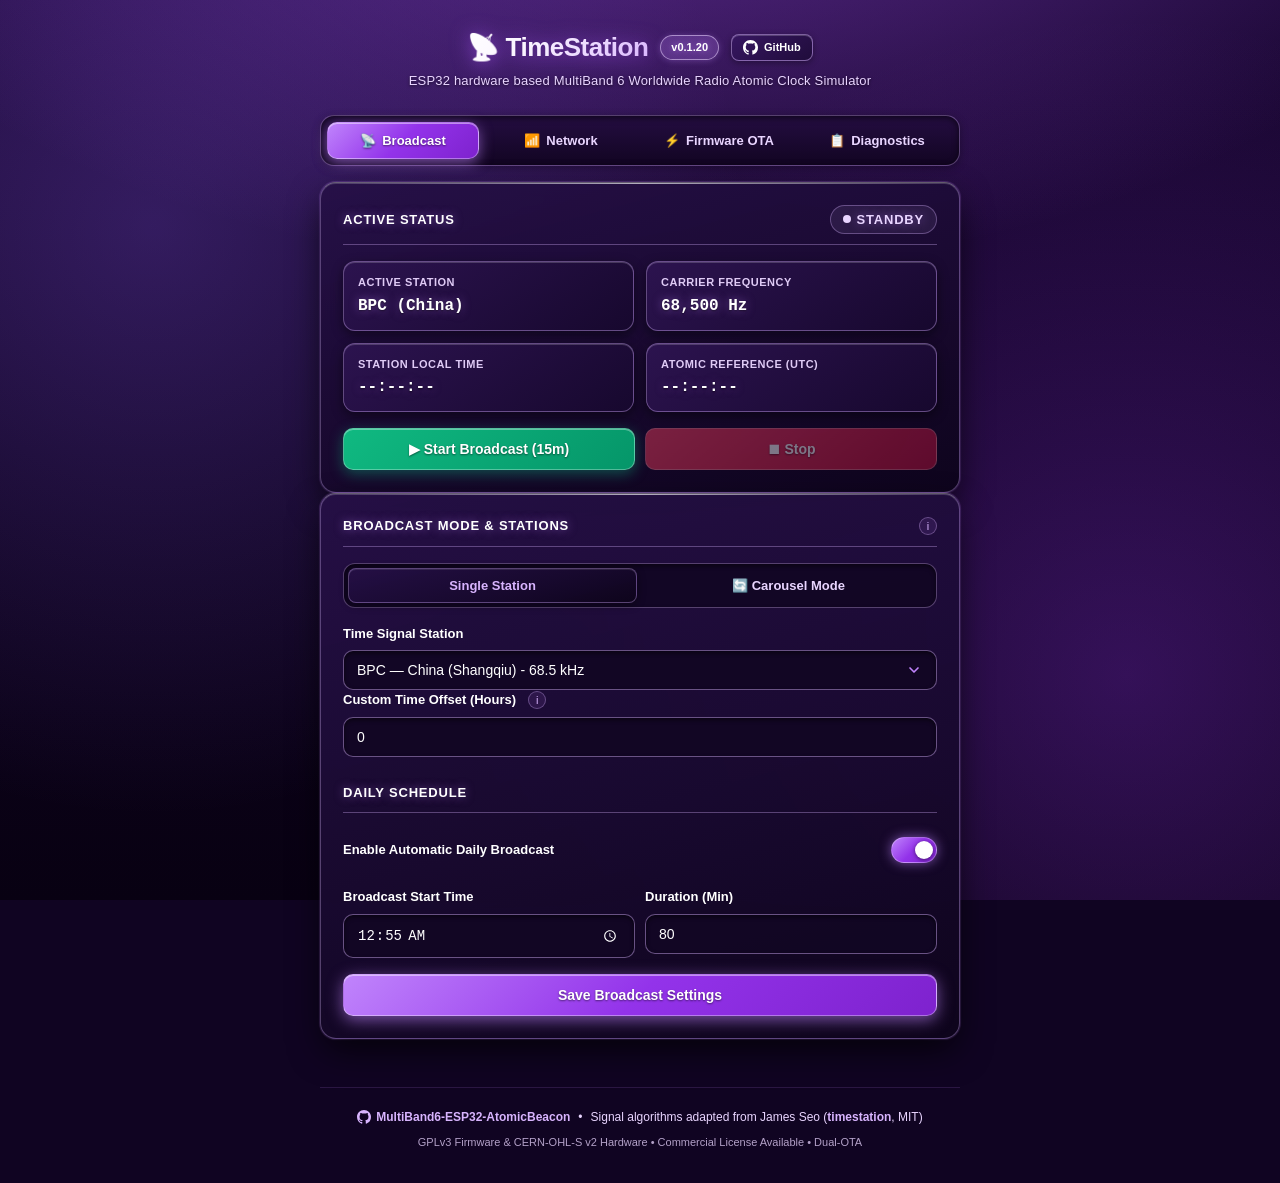
==== commit 211caf13: "chore(release): bump firmware to v0.1.20" ====
--- a/data/index.html
+++ b/data/index.html
@@ -31,7 +31,7 @@
     <div class="header">
       <div class="header-title-row">
         <h1>📡 TimeStation</h1>
-        <span class="badge" id="versionBadge">v0.1.19</span>
+        <span class="badge" id="versionBadge">v0.1.20</span>
         <a href="https://github.com/thomaslr/MultiBand6-ESP32-AtomicBeacon" target="_blank" rel="noopener noreferrer" class="github-header-btn" title="View Project on GitHub">
           <svg width="15" height="15" viewBox="0 0 24 24" fill="currentColor">
             <path d="M12 0C5.37 0 0 5.37 0 12c0 5.31 3.435 9.795 8.205 11.385.6.105.825-.255.825-.57 0-.285-.015-1.23-.015-2.235-3.015.555-3.795-.735-4.035-1.41-.135-.345-.72-1.41-1.23-1.695-.42-.225-1.02-.78-.015-.795.945-.015 1.62.87 1.845 1.23 1.08 1.815 2.805 1.305 3.495.99.105-.78.42-1.305.765-1.605-2.67-.3-5.46-1.335-5.46-5.925 0-1.305.465-2.385 1.23-3.225-.12-.3-.54-1.53.12-3.18 0 0 1.005-.315 3.3 1.23.96-.27 1.98-.405 3-.405s2.04.135 3 .405c2.295-1.56 3.3-1.23 3.3-1.23.66 1.65.24 2.88.12 3.18.765.84 1.23 1.905 1.23 3.225 0 4.605-2.805 5.625-5.475 5.925.435.375.81 1.095.81 2.22 0 1.605-.015 2.895-.015 3.3 0 .315.225.69.825.57A12.02 12.02 0 0024 12c0-6.63-5.37-12-12-12z"/>
@@ -39,7 +39,7 @@
           <span>GitHub</span>
         </a>
       </div>
-      <p>MultiBand 6 Worldwide Radio Atomic Clock Simulator</p>
+      <p>ESP32 hardware based MultiBand 6 Worldwide Radio Atomic Clock Simulator</p>
     </div>
 
     <!-- Navigation Tabs -->
@@ -182,11 +182,11 @@
         <div class="input-row">
           <div class="form-group" style="flex: 1;">
             <label for="broadcastTime">Broadcast Start Time</label>
-            <input type="time" id="broadcastTime" name="broadcastTime" value="02:00">
+            <input type="time" id="broadcastTime" name="broadcastTime" value="00:55">
           </div>
           <div class="form-group" style="flex: 1;">
             <label for="broadcastDuration">Duration (Min)</label>
-            <input type="number" id="broadcastDuration" name="broadcastDuration" min="1" max="240" value="25">
+            <input type="number" id="broadcastDuration" name="broadcastDuration" min="1" max="240" value="80">
           </div>
         </div>
 
@@ -350,7 +350,7 @@
         <div class="status-grid">
           <div class="stat-item">
             <span class="stat-label">Firmware Version</span>
-            <span class="stat-val" id="otaFirmwareVersion">v0.1.19</span>
+            <span class="stat-val" id="otaFirmwareVersion">v0.1.20</span>
           </div>
           <div class="stat-item">
             <span class="stat-label">Running Flash Slot</span>
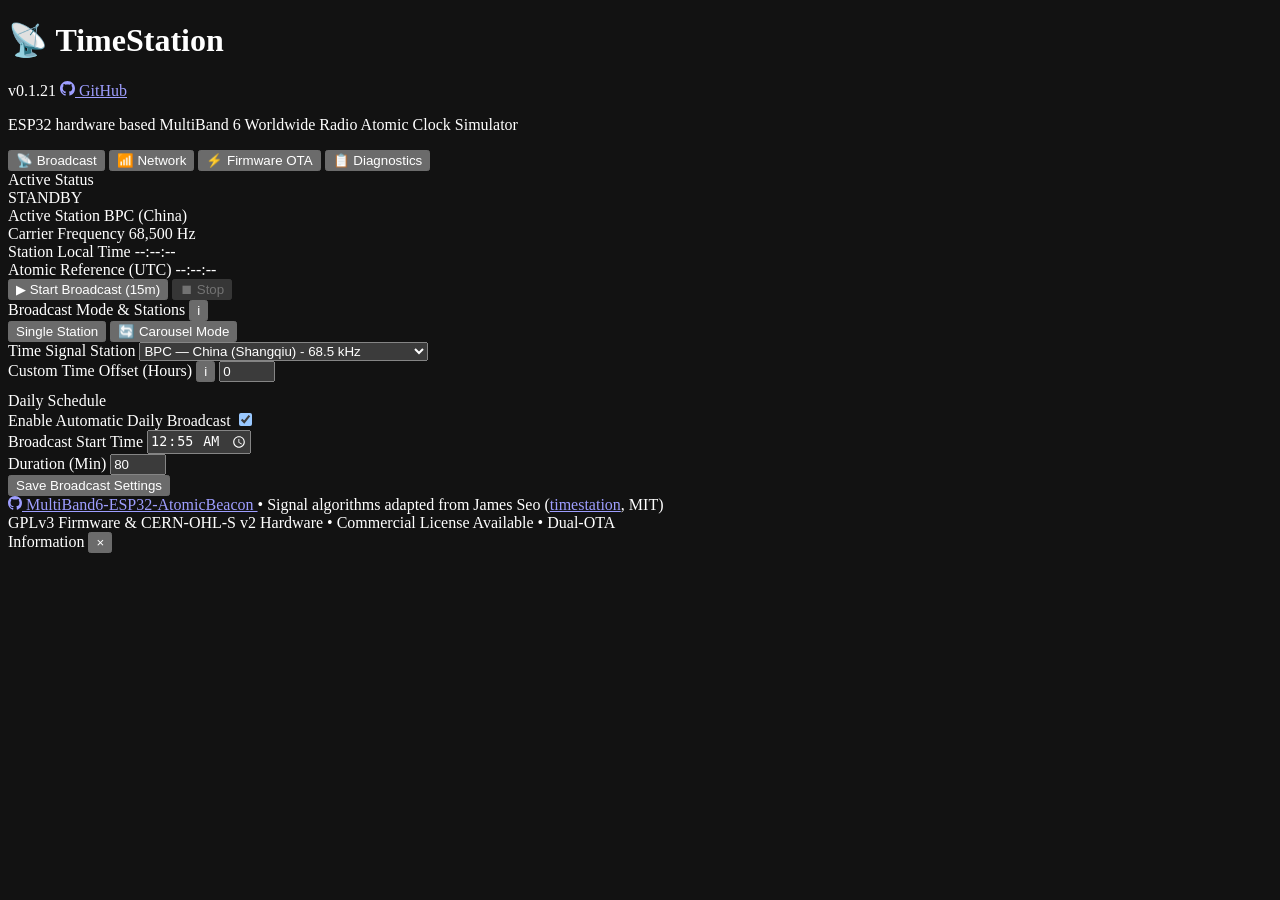
==== commit c75756da: "chore(release): bump firmware to v0.1.21" ====
--- a/data/index.html
+++ b/data/index.html
@@ -11,27 +11,33 @@
   <title>TimeStation — ESP32 Radio Atomic Clock</title>
 
   <!-- Web App Manifest & Mobile PWA Meta -->
-  <link rel="manifest" href="manifest.json">
+  <link rel="manifest" href="/manifest.json" crossorigin="use-credentials">
   <meta name="theme-color" content="#100422">
   <meta name="color-scheme" content="dark">
+  <meta name="mobile-web-app-capable" content="yes">
 
   <!-- Apple iOS Safari Standalone Support -->
   <meta name="apple-mobile-web-app-capable" content="yes">
   <meta name="apple-mobile-web-app-status-bar-style" content="black-translucent">
   <meta name="apple-mobile-web-app-title" content="TimeStation">
-  <link rel="apple-touch-icon" href="icon-192.png">
-  <link rel="apple-touch-icon" sizes="512x512" href="icon-512.png">
+  <link rel="apple-touch-icon" href="/icon-192.png">
+  <link rel="apple-touch-icon" sizes="512x512" href="/icon-512.png">
 
   <!-- Standard Favicons -->
-  <link rel="icon" type="image/svg+xml" href="favicon.svg">
-  <link rel="stylesheet" href="style.css">
+  <link rel="icon" type="image/svg+xml" href="/favicon.svg">
+  <link rel="icon" type="image/png" sizes="192x192" href="/icon-192.png">
+  <link rel="stylesheet" href="/style.css">
 </head>
 <body>
   <div class="container">
     <div class="header">
       <div class="header-title-row">
         <h1>📡 TimeStation</h1>
-        <span class="badge" id="versionBadge">v0.1.20</span>
+        <span class="badge" id="versionBadge">v0.1.21</span>
+        <button type="button" id="btnInstallApp" class="github-header-btn install-header-btn" title="Install TimeStation as a standalone app" hidden>
+          <span>📲</span>
+          <span>Install App</span>
+        </button>
         <a href="https://github.com/thomaslr/MultiBand6-ESP32-AtomicBeacon" target="_blank" rel="noopener noreferrer" class="github-header-btn" title="View Project on GitHub">
           <svg width="15" height="15" viewBox="0 0 24 24" fill="currentColor">
             <path d="M12 0C5.37 0 0 5.37 0 12c0 5.31 3.435 9.795 8.205 11.385.6.105.825-.255.825-.57 0-.285-.015-1.23-.015-2.235-3.015.555-3.795-.735-4.035-1.41-.135-.345-.72-1.41-1.23-1.695-.42-.225-1.02-.78-.015-.795.945-.015 1.62.87 1.845 1.23 1.08 1.815 2.805 1.305 3.495.99.105-.78.42-1.305.765-1.605-2.67-.3-5.46-1.335-5.46-5.925 0-1.305.465-2.385 1.23-3.225-.12-.3-.54-1.53.12-3.18 0 0 1.005-.315 3.3 1.23.96-.27 1.98-.405 3-.405s2.04.135 3 .405c2.295-1.56 3.3-1.23 3.3-1.23.66 1.65.24 2.88.12 3.18.765.84 1.23 1.905 1.23 3.225 0 4.605-2.805 5.625-5.475 5.925.435.375.81 1.095.81 2.22 0 1.605-.015 2.895-.015 3.3 0 .315.225.69.825.57A12.02 12.02 0 0024 12c0-6.63-5.37-12-12-12z"/>
@@ -40,6 +46,7 @@
         </a>
       </div>
       <p>ESP32 hardware based MultiBand 6 Worldwide Radio Atomic Clock Simulator</p>
+      <p id="installStatus" class="install-status" role="status" hidden></p>
     </div>
 
     <!-- Navigation Tabs -->
@@ -350,7 +357,7 @@
         <div class="status-grid">
           <div class="stat-item">
             <span class="stat-label">Firmware Version</span>
-            <span class="stat-val" id="otaFirmwareVersion">v0.1.20</span>
+            <span class="stat-val" id="otaFirmwareVersion">v0.1.21</span>
           </div>
           <div class="stat-item">
             <span class="stat-label">Running Flash Slot</span>
@@ -509,6 +516,6 @@
       }
     }
   </script>
-  <script src="app.js"></script>
+  <script src="/app.js"></script>
 </body>
 </html>
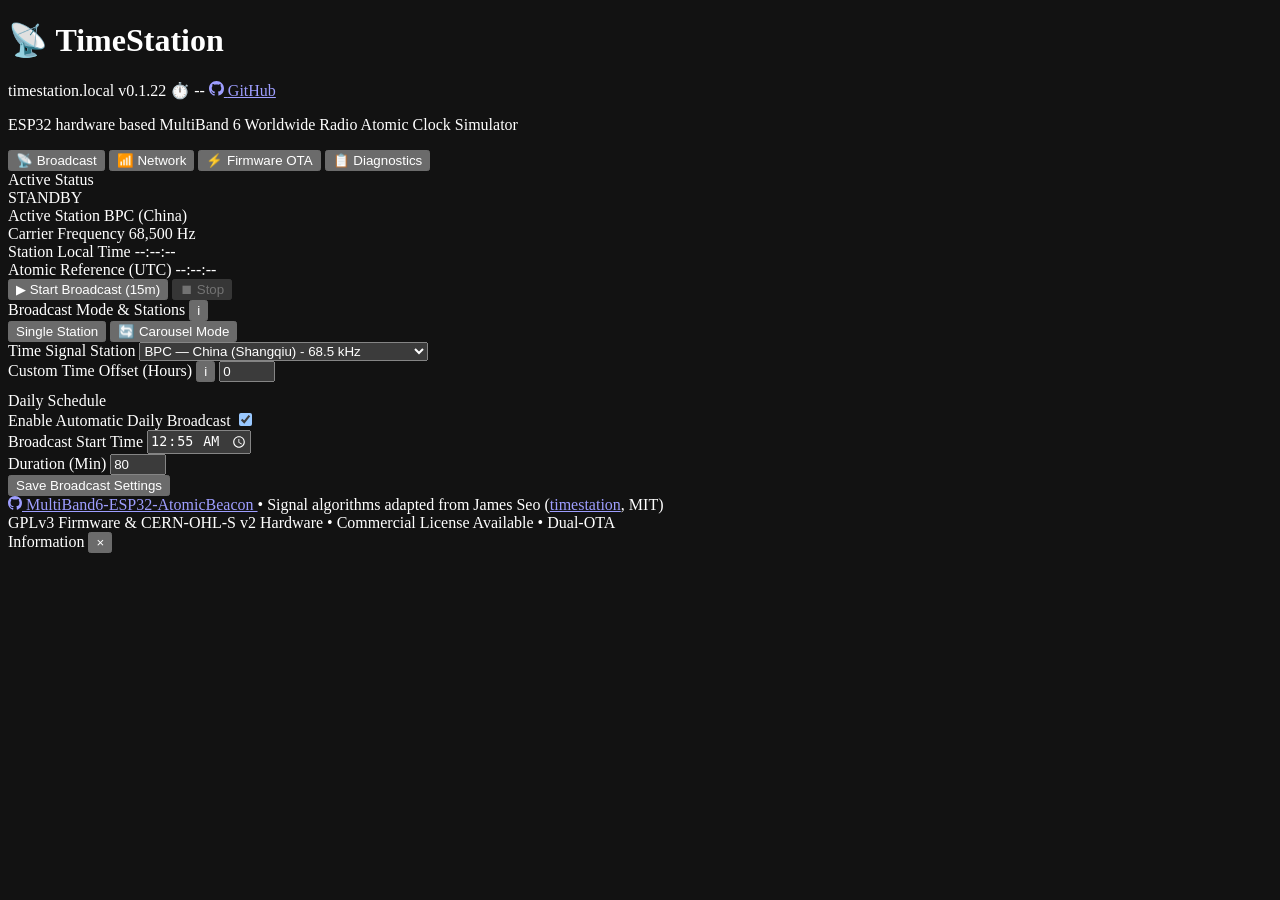
==== commit 7aa54df3: "chore(release): bump firmware to v0.1.22" ====
--- a/data/index.html
+++ b/data/index.html
@@ -33,7 +33,9 @@
     <div class="header">
       <div class="header-title-row">
         <h1>📡 TimeStation</h1>
-        <span class="badge" id="versionBadge">v0.1.21</span>
+        <span class="badge badge-mdns" id="hostBadge" title="Device mDNS Address">timestation.local</span>
+        <span class="badge" id="versionBadge">v0.1.22</span>
+        <span class="badge badge-uptime" id="uptimeBadge" title="ESP32 System Uptime">⏱️ --</span>
         <button type="button" id="btnInstallApp" class="github-header-btn install-header-btn" title="Install TimeStation as a standalone app" hidden>
           <span>📲</span>
           <span>Install App</span>
@@ -357,7 +359,7 @@
         <div class="status-grid">
           <div class="stat-item">
             <span class="stat-label">Firmware Version</span>
-            <span class="stat-val" id="otaFirmwareVersion">v0.1.21</span>
+            <span class="stat-val" id="otaFirmwareVersion">v0.1.22</span>
           </div>
           <div class="stat-item">
             <span class="stat-label">Running Flash Slot</span>
